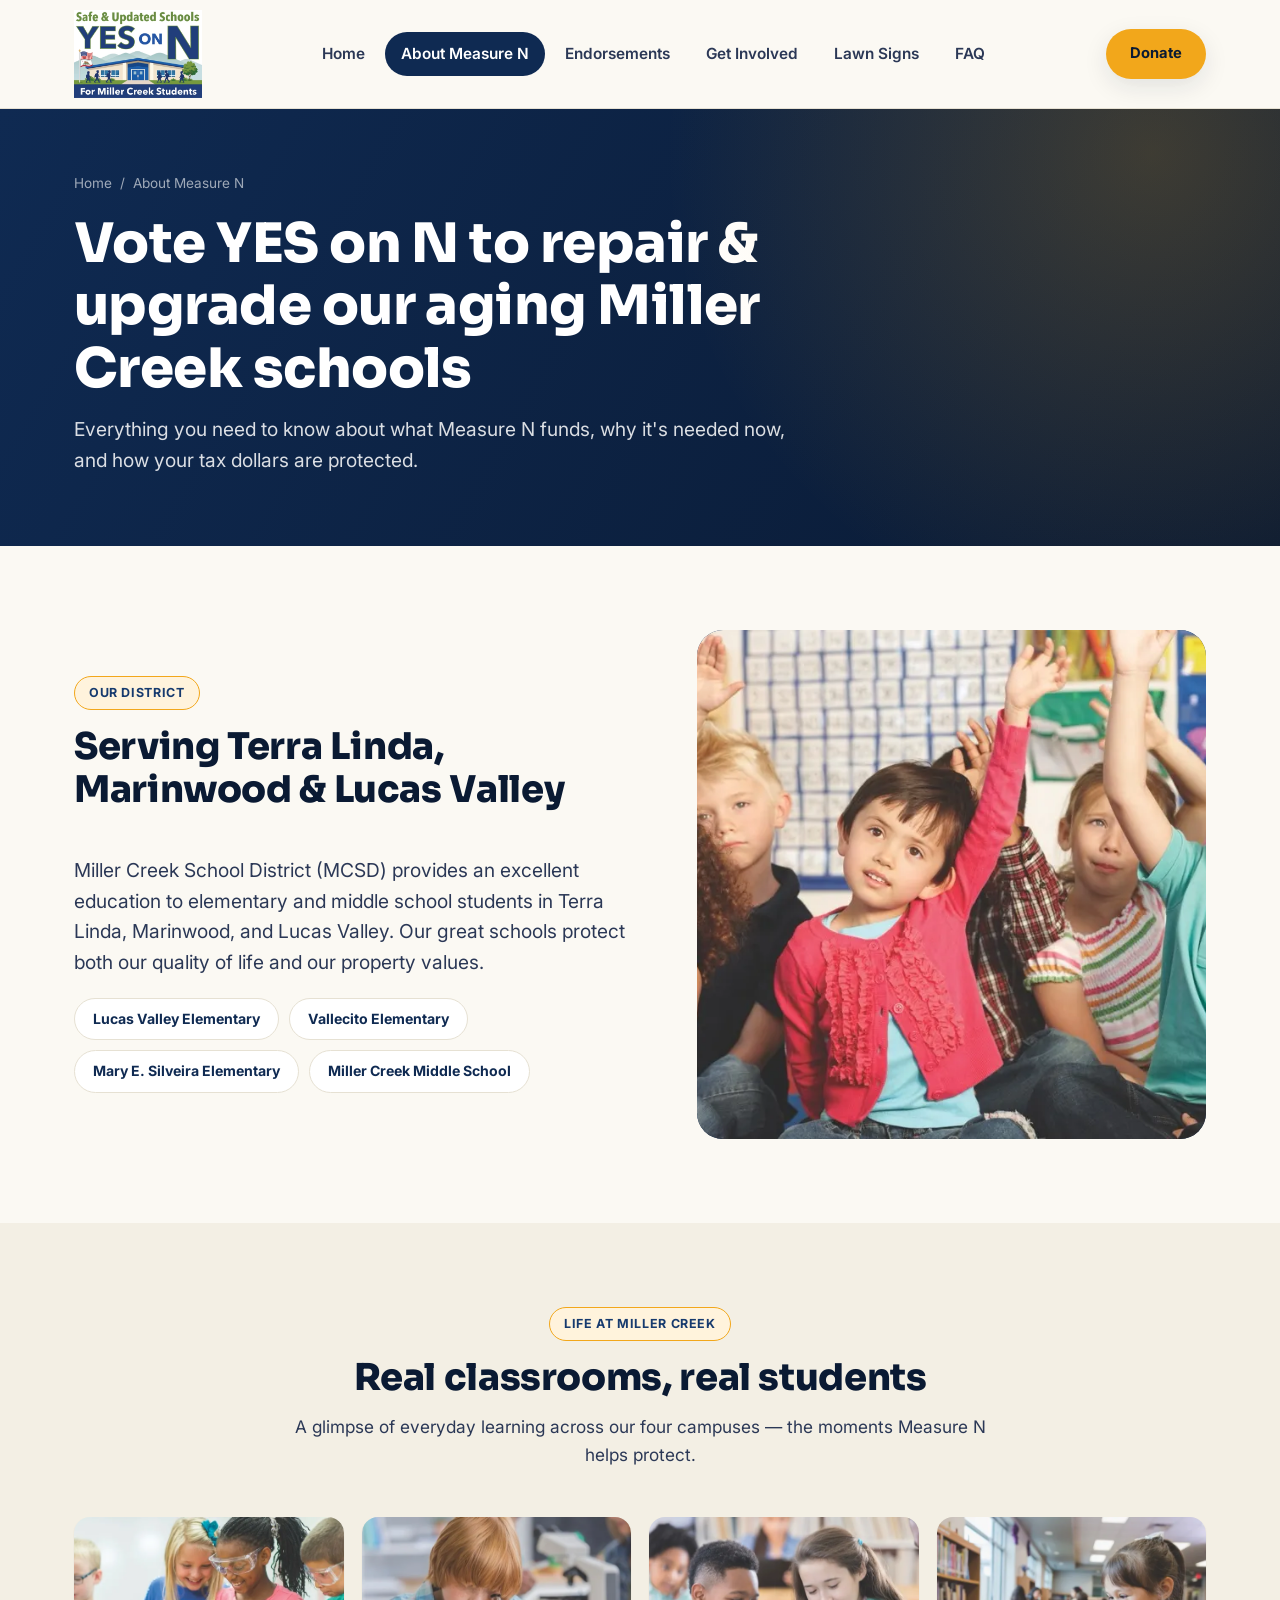
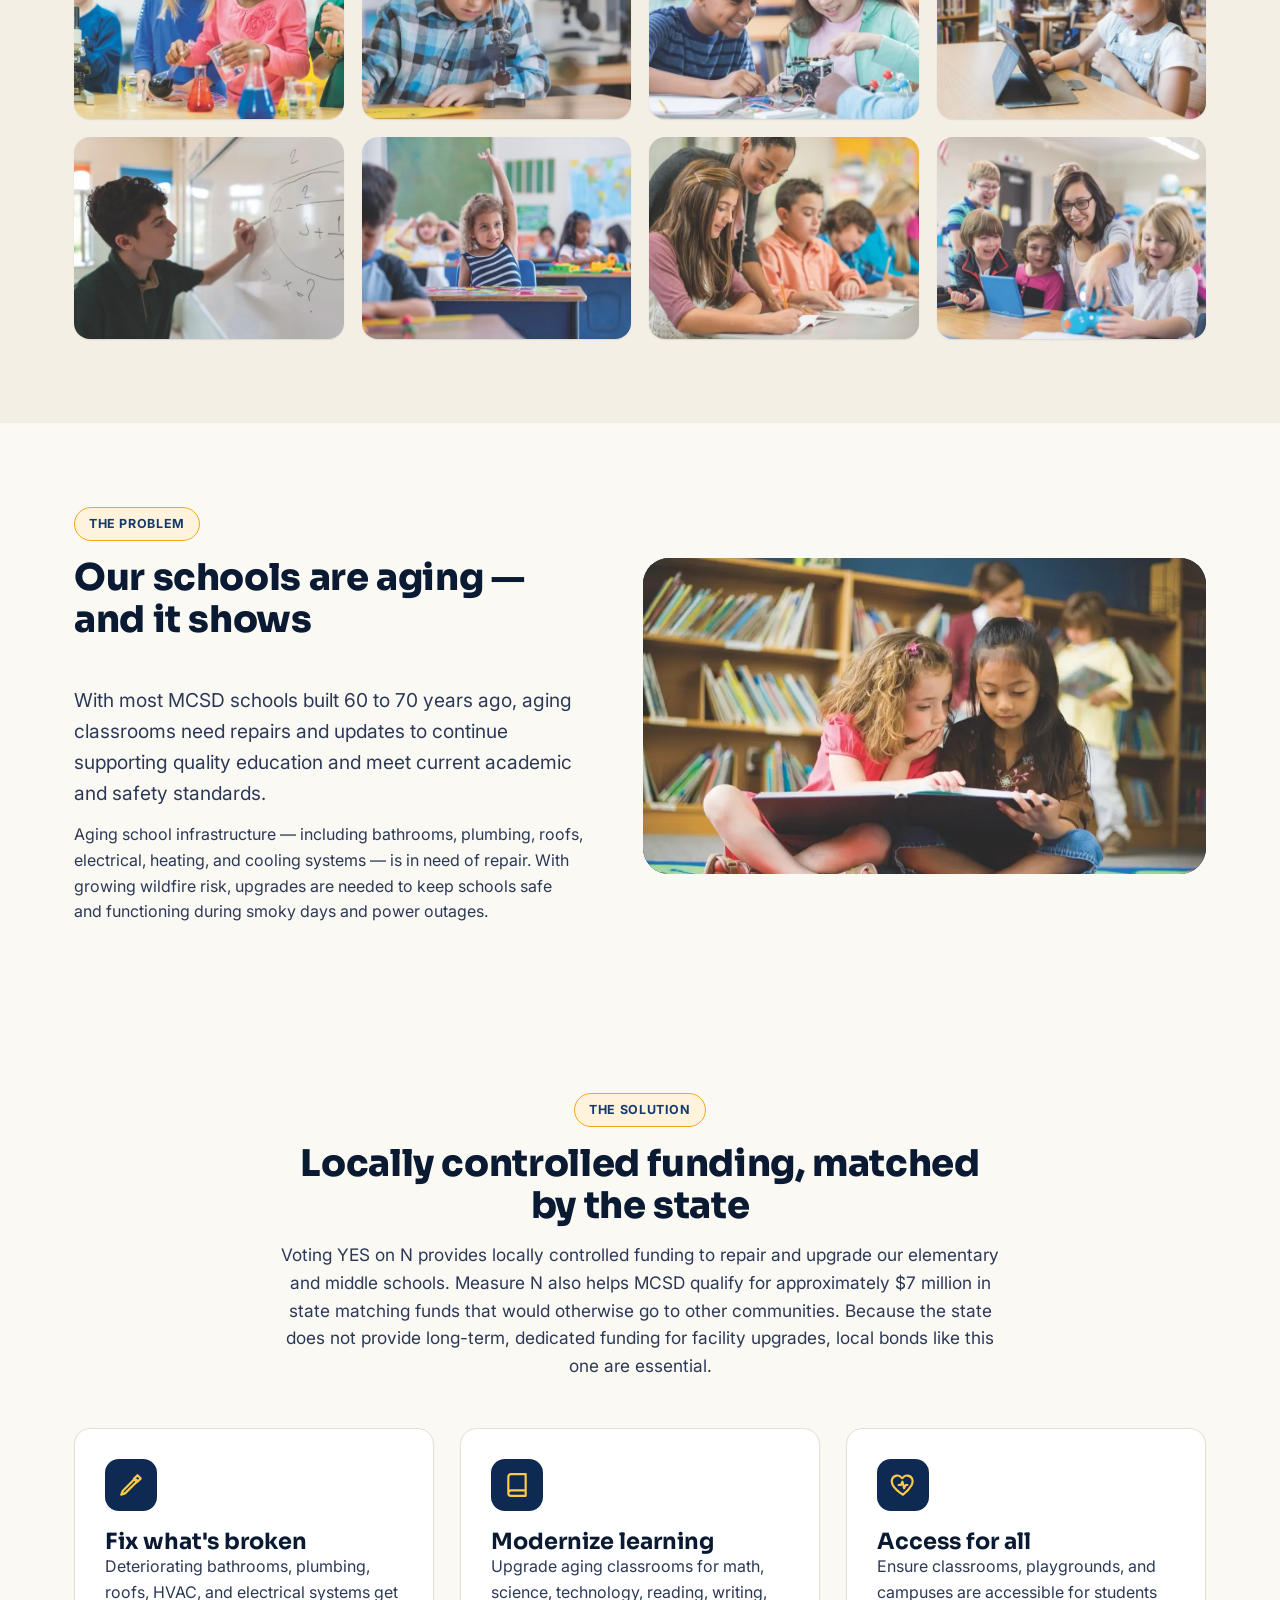
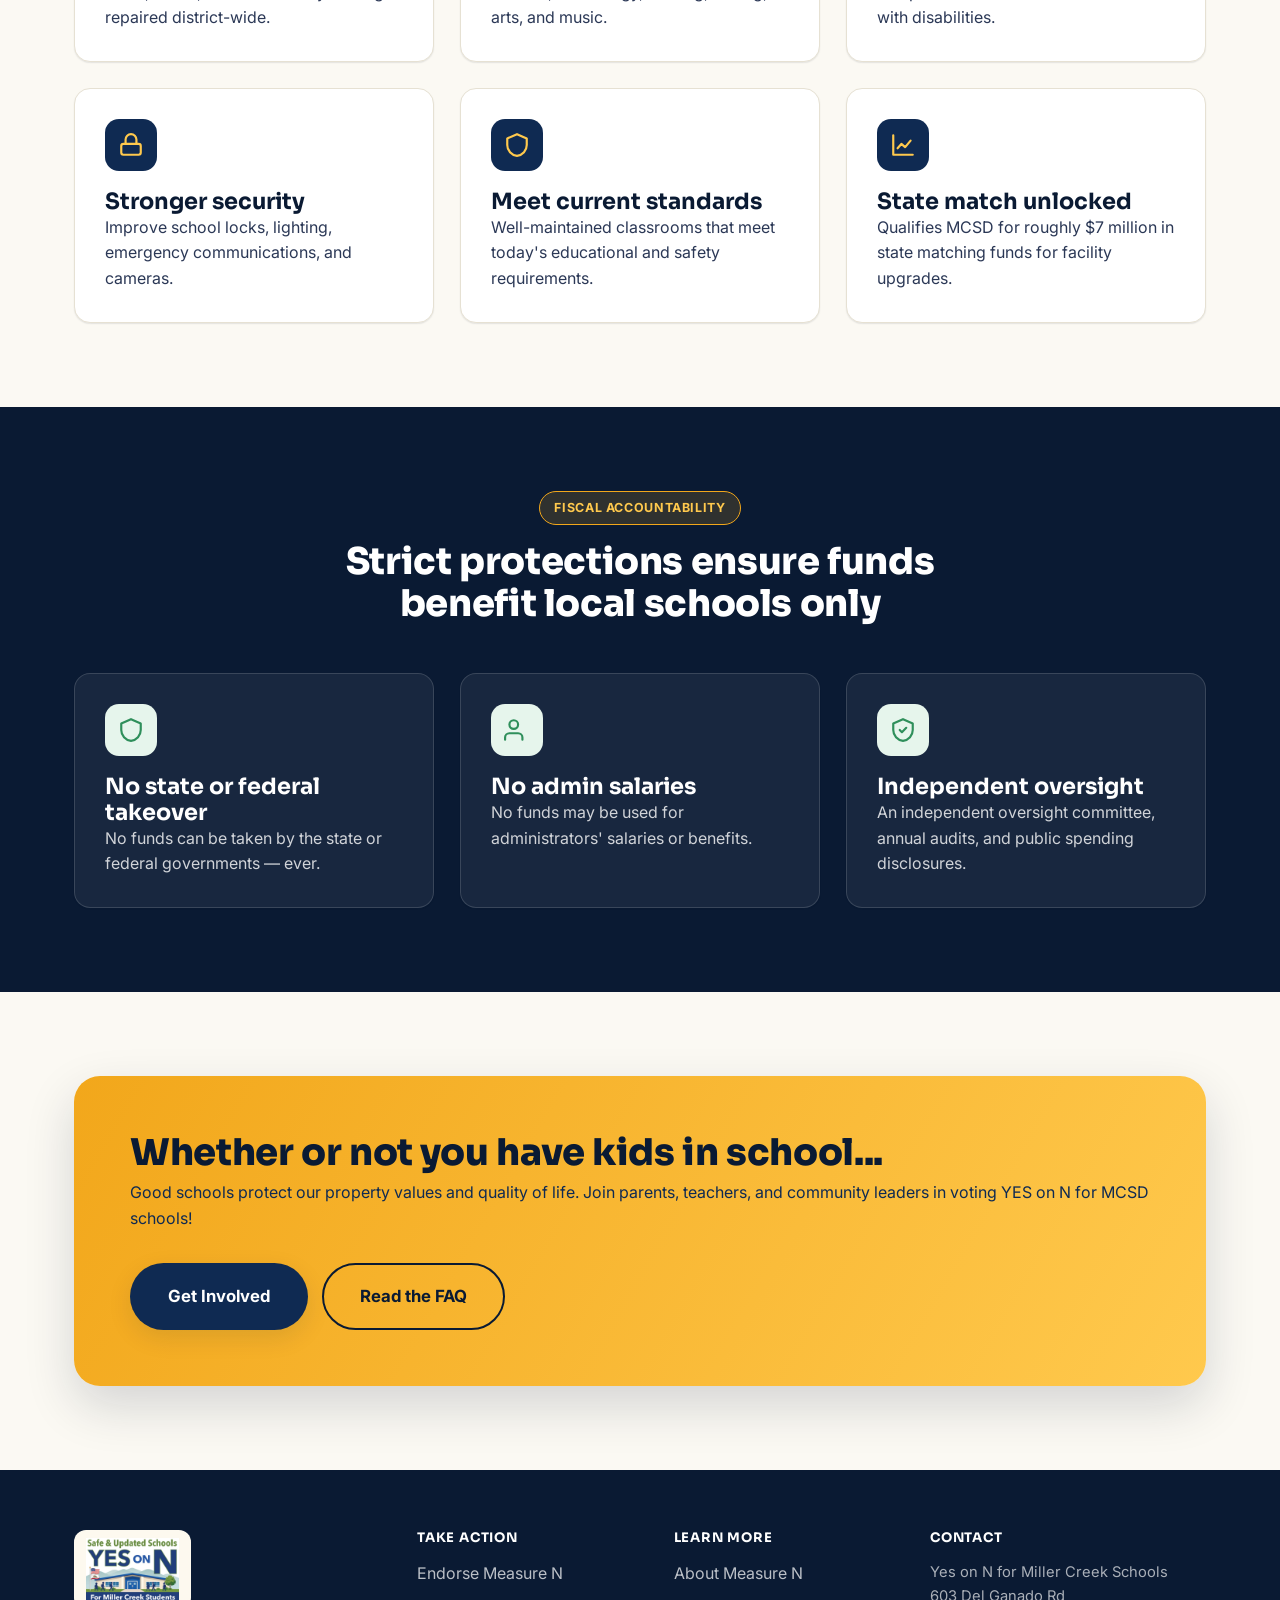
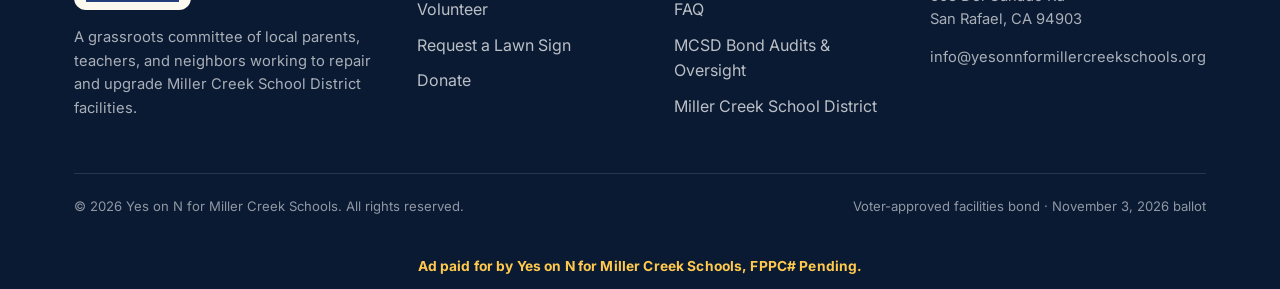
==== about.html @ e10a2954 "Initial site: Yes on N for Miller Creek Schools bond campaign Static campaign site with real photos " ====
<!doctype html>
<html lang="en">
<head>
<meta charset="UTF-8">
<meta name="viewport" content="width=device-width, initial-scale=1">
<title>About Measure N | Yes on N for Miller Creek Schools</title>
<meta name="description" content="Learn what Measure N funds, why Miller Creek School District needs it, and the strict fiscal accountability protections that keep every dollar local.">
<link rel="canonical" href="https://yesonnformillercreekschools.org/about.html">

<meta property="og:type" content="website">
<meta property="og:site_name" content="Yes on N for Miller Creek Schools">
<meta property="og:title" content="About Measure N">
<meta property="og:description" content="What Measure N funds, why it's needed, and the fiscal accountability protections that keep every dollar local to Miller Creek schools.">
<meta property="og:url" content="https://yesonnformillercreekschools.org/about.html">
<meta property="og:image" content="https://yesonnformillercreekschools.org/assets/img/og-image.png">
<meta name="twitter:card" content="summary_large_image">

<link rel="icon" type="image/svg+xml" href="assets/img/favicon.svg">
<link rel="icon" type="image/png" sizes="32x32" href="assets/img/favicon-32.png">
<link rel="apple-touch-icon" href="assets/img/apple-touch-icon.png">
<meta name="theme-color" content="#0f2a52">
<link rel="preconnect" href="https://fonts.googleapis.com">
<link rel="preconnect" href="https://fonts.gstatic.com" crossorigin>
<link href="https://fonts.googleapis.com/css2?family=Inter:wght@400;500;600;700&family=Sora:wght@600;700;800&display=swap" rel="stylesheet">
<link rel="stylesheet" href="assets/css/style.css">
</head>
<body>
<a class="skip-link" href="#main">Skip to main content</a>

<header class="site-header">
  <div class="container">
    <a href="index.html" class="brand" aria-label="Yes on N for Miller Creek Schools — Home">
      <picture>
        <source srcset="assets/img/logo.webp" type="image/webp">
        <img src="assets/img/logo.png" alt="Yes on N for Miller Creek Schools" class="logo-mark" width="480" height="332">
      </picture>
    </a>
    <nav class="main-nav" aria-label="Primary">
      <a href="index.html" data-nav-link>Home</a>
      <a href="about.html" data-nav-link aria-current="page">About Measure N</a>
      <a href="endorsements.html" data-nav-link>Endorsements</a>
      <a href="get-involved.html" data-nav-link>Get Involved</a>
      <a href="lawn-signs.html" data-nav-link>Lawn Signs</a>
      <a href="faq.html" data-nav-link>FAQ</a>
    </nav>
    <div class="header-cta">
      <a href="donate.html" class="btn btn-gold">Donate</a>
      <button class="nav-toggle" aria-label="Toggle menu" aria-expanded="false" aria-controls="mobile-nav">
        <svg class="menu-icon" width="22" height="22" viewBox="0 0 24 24" fill="none" stroke="#fff" stroke-width="2.4" stroke-linecap="round" aria-hidden="true"><path d="M3 6h18M3 12h18M3 18h18"/></svg>
        <svg class="close-icon" width="22" height="22" viewBox="0 0 24 24" fill="none" stroke="#fff" stroke-width="2.4" stroke-linecap="round" aria-hidden="true"><path d="M6 6l12 12M18 6L6 18"/></svg>
      </button>
    </div>
  </div>
</header>
<div class="mobile-nav" id="mobile-nav">
  <a href="index.html">Home</a>
  <a href="about.html">About Measure N</a>
  <a href="endorsements.html">Endorsements</a>
  <a href="get-involved.html">Get Involved</a>
  <a href="lawn-signs.html">Lawn Signs</a>
  <a href="faq.html">FAQ</a>
  <a href="donate.html" class="btn btn-gold btn-block">Donate Now</a>
</div>

<main id="main">

  <section class="page-hero">
    <div class="container">
      <div class="breadcrumb"><a href="index.html">Home</a><span>/</span><span>About Measure N</span></div>
      <h1>Vote YES on N to repair &amp; upgrade our aging Miller Creek schools</h1>
      <p class="lede">Everything you need to know about what Measure N funds, why it's needed now, and how your tax dollars are protected.</p>
    </div>
  </section>

  <section>
    <div class="container two-col">
      <div>
        <div class="section-head left">
          <span class="kicker">Our district</span>
          <h2>Serving Terra Linda, Marinwood &amp; Lucas Valley</h2>
        </div>
        <p class="lede">Miller Creek School District (MCSD) provides an excellent education to elementary and middle school students in Terra Linda, Marinwood, and Lucas Valley. Our great schools protect both our quality of life and our property values.</p>
        <div class="school-tag-list">
          <span class="school-tag">Lucas Valley Elementary</span>
          <span class="school-tag">Vallecito Elementary</span>
          <span class="school-tag">Mary E. Silveira Elementary</span>
          <span class="school-tag">Miller Creek Middle School</span>
        </div>
      </div>
      <div class="two-col-media">
        <div class="photo-frame square has-photo">
          <img src="assets/img/photos/about-district.webp" alt="Miller Creek students with hands raised during class" width="900" height="900" loading="lazy">
        </div>
      </div>
    </div>
  </section>

  <section class="section-alt">
    <div class="container">
      <div class="section-head">
        <span class="kicker">Life at Miller Creek</span>
        <h2>Real classrooms, real students</h2>
        <p>A glimpse of everyday learning across our four campuses — the moments Measure N helps protect.</p>
      </div>
      <div class="photo-gallery">
        <figure>
          <img src="assets/img/photos/gallery-science.webp" alt="Students in safety goggles doing a science experiment" width="700" height="525" loading="lazy">
        </figure>
        <figure>
          <img src="assets/img/photos/gallery-microscope.webp" alt="A student examining a slide through a microscope" width="700" height="525" loading="lazy">
        </figure>
        <figure>
          <img src="assets/img/photos/gallery-robotics.webp" alt="Two students building a robotics kit together" width="700" height="525" loading="lazy">
        </figure>
        <figure>
          <img src="assets/img/photos/gallery-tablet.webp" alt="A student using a tablet in the school library" width="700" height="525" loading="lazy">
        </figure>
        <figure>
          <img src="assets/img/photos/gallery-whiteboard.webp" alt="A student working through a math problem at the whiteboard" width="700" height="525" loading="lazy">
        </figure>
        <figure>
          <img src="assets/img/photos/gallery-handraise.webp" alt="A student raising her hand enthusiastically in class" width="700" height="525" loading="lazy">
        </figure>
        <figure>
          <img src="assets/img/photos/gallery-teacher-row.webp" alt="A teacher helping a row of students with their writing" width="700" height="525" loading="lazy">
        </figure>
        <figure>
          <img src="assets/img/photos/gallery-robot-group.webp" alt="A teacher and small group of students exploring a robotics toy" width="700" height="525" loading="lazy">
        </figure>
      </div>
    </div>
  </section>

  <section>
    <div class="container two-col reverse">
      <div class="two-col-media">
        <div class="photo-frame wide has-photo">
          <img src="assets/img/photos/about-library.webp" alt="Two Miller Creek students reading together in the school library" width="900" height="600" loading="lazy">
        </div>
      </div>
      <div>
        <div class="section-head left">
          <span class="kicker">The problem</span>
          <h2>Our schools are aging — and it shows</h2>
        </div>
        <p class="lede">With most MCSD schools built 60 to 70 years ago, aging classrooms need repairs and updates to continue supporting quality education and meet current academic and safety standards.</p>
        <p>Aging school infrastructure — including bathrooms, plumbing, roofs, electrical, heating, and cooling systems — is in need of repair. With growing wildfire risk, upgrades are needed to keep schools safe and functioning during smoky days and power outages.</p>
      </div>
    </div>
  </section>

  <section>
    <div class="container">
      <div class="section-head">
        <span class="kicker">The solution</span>
        <h2>Locally controlled funding, matched by the state</h2>
        <p>Voting YES on N provides locally controlled funding to repair and upgrade our elementary and middle schools. Measure N also helps MCSD qualify for approximately $7 million in state matching funds that would otherwise go to other communities. Because the state does not provide long-term, dedicated funding for facility upgrades, local bonds like this one are essential.</p>
      </div>
      <div class="grid grid-3">
        <div class="card">
          <div class="icon-badge"><svg viewBox="0 0 24 24" fill="none" stroke="currentColor" stroke-width="2" stroke-linecap="round" stroke-linejoin="round" aria-hidden="true"><path d="m14.7 6.3 3 3L21 6l-3-3ZM3 21l3.75-1.5L18 8.25l-2.25-2.25L4.5 17.25Z"/></svg></div>
          <h3>Fix what's broken</h3>
          <p>Deteriorating bathrooms, plumbing, roofs, HVAC, and electrical systems get repaired district-wide.</p>
        </div>
        <div class="card">
          <div class="icon-badge"><svg viewBox="0 0 24 24" fill="none" stroke="currentColor" stroke-width="2" stroke-linecap="round" stroke-linejoin="round" aria-hidden="true"><path d="M4 19.5A2.5 2.5 0 0 1 6.5 17H20M4 4.5A2.5 2.5 0 0 1 6.5 2H20v20H6.5A2.5 2.5 0 0 1 4 19.5v-15Z"/></svg></div>
          <h3>Modernize learning</h3>
          <p>Upgrade aging classrooms for math, science, technology, reading, writing, arts, and music.</p>
        </div>
        <div class="card">
          <div class="icon-badge"><svg viewBox="0 0 24 24" fill="none" stroke="currentColor" stroke-width="2" stroke-linecap="round" stroke-linejoin="round" aria-hidden="true"><path d="M12 21s-7-4.5-9.5-9C.6 8 2 4 6 3.3c2-.35 3.7.5 4.7 2 .3.45.8.45 1.1 0 1-1.5 2.7-2.35 4.7-2C20.5 4 21.9 8 20 12c-2.5 4.5-8 9-8 9Z"/><path d="M8 12h2l1.5-3L13 15l1.5-3H16"/></svg></div>
          <h3>Access for all</h3>
          <p>Ensure classrooms, playgrounds, and campuses are accessible for students with disabilities.</p>
        </div>
        <div class="card">
          <div class="icon-badge"><svg viewBox="0 0 24 24" fill="none" stroke="currentColor" stroke-width="2" stroke-linecap="round" stroke-linejoin="round" aria-hidden="true"><rect x="3" y="11" width="18" height="10" rx="2"/><path d="M7 11V7a5 5 0 0 1 10 0v4"/></svg></div>
          <h3>Stronger security</h3>
          <p>Improve school locks, lighting, emergency communications, and cameras.</p>
        </div>
        <div class="card">
          <div class="icon-badge"><svg viewBox="0 0 24 24" fill="none" stroke="currentColor" stroke-width="2" stroke-linecap="round" stroke-linejoin="round" aria-hidden="true"><path d="M12 2 3 6v6c0 5 3.8 9.4 9 10 5.2-.6 9-5 9-10V6l-9-4Z"/></svg></div>
          <h3>Meet current standards</h3>
          <p>Well-maintained classrooms that meet today's educational and safety requirements.</p>
        </div>
        <div class="card">
          <div class="icon-badge"><svg viewBox="0 0 24 24" fill="none" stroke="currentColor" stroke-width="2" stroke-linecap="round" stroke-linejoin="round" aria-hidden="true"><path d="M3 3v18h18"/><path d="m7 15 3.5-4 3.5 3 5-6"/></svg></div>
          <h3>State match unlocked</h3>
          <p>Qualifies MCSD for roughly $7 million in state matching funds for facility upgrades.</p>
        </div>
      </div>
    </div>
  </section>

  <section class="section-navy">
    <div class="container">
      <div class="section-head">
        <span class="kicker" style="background:rgba(242,167,27,0.16); border-color:var(--gold-500); color:var(--gold-400);">Fiscal accountability</span>
        <h2>Strict protections ensure funds benefit local schools only</h2>
      </div>
      <div class="grid grid-3">
        <div class="card" style="background:rgba(255,255,255,0.06); border-color:rgba(255,255,255,0.14);">
          <div class="icon-badge green"><svg viewBox="0 0 24 24" fill="none" stroke="currentColor" stroke-width="2" stroke-linecap="round" stroke-linejoin="round" aria-hidden="true"><path d="M12 2 3 6v6c0 5 3.8 9.4 9 10 5.2-.6 9-5 9-10V6l-9-4Z"/></svg></div>
          <h3 style="color:#fff;">No state or federal takeover</h3>
          <p>No funds can be taken by the state or federal governments — ever.</p>
        </div>
        <div class="card" style="background:rgba(255,255,255,0.06); border-color:rgba(255,255,255,0.14);">
          <div class="icon-badge green"><svg viewBox="0 0 24 24" fill="none" stroke="currentColor" stroke-width="2" stroke-linecap="round" stroke-linejoin="round" aria-hidden="true"><path d="M17 21v-2a4 4 0 0 0-4-4H5a4 4 0 0 0-4 4v2"/><circle cx="9" cy="7" r="4"/></svg></div>
          <h3 style="color:#fff;">No admin salaries</h3>
          <p>No funds may be used for administrators' salaries or benefits.</p>
        </div>
        <div class="card" style="background:rgba(255,255,255,0.06); border-color:rgba(255,255,255,0.14);">
          <div class="icon-badge green"><svg viewBox="0 0 24 24" fill="none" stroke="currentColor" stroke-width="2" stroke-linecap="round" stroke-linejoin="round" aria-hidden="true"><path d="M9 12 11 14 15 10"/><path d="M12 2 3 6v6c0 5 3.8 9.4 9 10 5.2-.6 9-5 9-10V6l-9-4Z"/></svg></div>
          <h3 style="color:#fff;">Independent oversight</h3>
          <p>An independent oversight committee, annual audits, and public spending disclosures.</p>
        </div>
      </div>
    </div>
  </section>

  <section>
    <div class="container">
      <div class="cta-band">
        <div>
          <h2>Whether or not you have kids in school...</h2>
          <p>Good schools protect our property values and quality of life. Join parents, teachers, and community leaders in voting YES on N for MCSD schools!</p>
        </div>
        <div class="cta-band-actions">
          <a href="get-involved.html" class="btn btn-navy btn-lg">Get Involved</a>
          <a href="faq.html" class="btn btn-outline btn-lg" style="border-color:var(--navy-900); color:var(--navy-900);">Read the FAQ</a>
        </div>
      </div>
    </div>
  </section>

</main>

<footer class="site-footer">
  <div class="container">
    <div class="footer-grid">
      <div class="footer-col">
        <div class="footer-brand">
          <span class="logo-badge">
            <picture>
              <source srcset="assets/img/logo.webp" type="image/webp">
              <img src="assets/img/logo.png" alt="Yes on N for Miller Creek Schools" width="240" height="166">
            </picture>
          </span>
        </div>
        <p>A grassroots committee of local parents, teachers, and neighbors working to repair and upgrade Miller Creek School District facilities.</p>
      </div>
      <div class="footer-col">
        <h4>Take Action</h4>
        <ul>
          <li><a href="endorsements.html">Endorse Measure N</a></li>
          <li><a href="get-involved.html">Volunteer</a></li>
          <li><a href="lawn-signs.html">Request a Lawn Sign</a></li>
          <li><a href="donate.html">Donate</a></li>
        </ul>
      </div>
      <div class="footer-col">
        <h4>Learn More</h4>
        <ul>
          <li><a href="about.html">About Measure N</a></li>
          <li><a href="faq.html">FAQ</a></li>
          <li><a href="https://www.millercreeksd.org/departments/business-services/budgetinfo" rel="noopener">MCSD Bond Audits &amp; Oversight</a></li>
          <li><a href="https://www.millercreeksd.org/" rel="noopener">Miller Creek School District</a></li>
        </ul>
      </div>
      <div class="footer-col">
        <h4>Contact</h4>
        <p>Yes on N for Miller Creek Schools<br>603 Del Ganado Rd<br>San Rafael, CA 94903</p>
        <p><a href="mailto:info@yesonnformillercreekschools.org">info@yesonnformillercreekschools.org</a></p>
      </div>
    </div>
    <div class="footer-bottom">
      <span>&copy; <span data-year></span> Yes on N for Miller Creek Schools. All rights reserved.</span>
      <span>Voter-approved facilities bond &middot; November 3, 2026 ballot</span>
    </div>
  </div>
  <div class="disclaimer-bar">Ad paid for by Yes on N for Miller Creek Schools, FPPC# Pending.</div>
</footer>

<script src="assets/js/main.js"></script>
</body>
</html>
---- assets/css/style.css ----
/* =========================================================
   Yes on N for Miller Creek Schools — Campaign Stylesheet
   ========================================================= */

:root {
  /* Palette */
  --navy-900: #0a1a33;
  --navy-800: #0f2a52;
  --navy-700: #163a6e;
  --navy-600: #1e4c8f;
  --gold-500: #f2a71b;
  --gold-400: #ffc94d;
  --gold-100: #fff3dc;
  --green-600: #2f8f5b;
  --green-100: #e6f5ec;
  --bg: #fbf9f3;
  --bg-alt: #f3efe4;
  --card: #ffffff;
  --ink-900: #14213d;
  --ink-700: #2b3856;
  --ink-600: #4a5578;
  --ink-400: #7c86a3;
  --border: #e6e1d3;
  --shadow-sm: 0 1px 2px rgba(10, 26, 51, 0.06), 0 1px 1px rgba(10, 26, 51, 0.04);
  --shadow-md: 0 8px 24px rgba(10, 26, 51, 0.10);
  --shadow-lg: 0 20px 50px rgba(10, 26, 51, 0.16);
  --radius-sm: 10px;
  --radius-md: 16px;
  --radius-lg: 26px;
  --radius-pill: 999px;
  --container: 1180px;
  --font-head: "Sora", "Segoe UI", system-ui, sans-serif;
  --font-body: "Inter", "Segoe UI", system-ui, sans-serif;
}

/* ---------- Reset ---------- */
*, *::before, *::after { box-sizing: border-box; }
html { scroll-behavior: smooth; }
body, h1, h2, h3, h4, p, ul, ol, figure, blockquote { margin: 0; }
ul, ol { padding: 0; list-style: none; }
img, svg { display: block; max-width: 100%; }
a { color: inherit; text-decoration: none; }
button { font: inherit; cursor: pointer; }
input, textarea, select { font: inherit; }

body {
  font-family: var(--font-body);
  color: var(--ink-900);
  background: var(--bg);
  line-height: 1.6;
  -webkit-font-smoothing: antialiased;
  min-height: 100vh;
  display: flex;
  flex-direction: column;
}
main { flex: 1; }

h1, h2, h3, h4 { font-family: var(--font-head); color: var(--navy-900); line-height: 1.15; font-weight: 700; }
h1 { font-size: clamp(2.1rem, 4.5vw, 3.4rem); font-weight: 800; letter-spacing: -0.01em; }
h2 { font-size: clamp(1.6rem, 3vw, 2.3rem); font-weight: 800; letter-spacing: -0.01em; }
h3 { font-size: clamp(1.15rem, 2vw, 1.4rem); }
p { color: var(--ink-700); }
p + p { margin-top: 14px; }
p.lede { font-size: 1.2rem; color: var(--ink-700); }

.container {
  width: 100%;
  max-width: var(--container);
  margin: 0 auto;
  padding: 0 24px;
}

.visually-hidden {
  position: absolute !important;
  width: 1px; height: 1px;
  padding: 0; margin: -1px;
  overflow: hidden;
  clip: rect(0,0,0,0);
  white-space: nowrap; border: 0;
}

.skip-link {
  position: absolute;
  left: 12px; top: -60px;
  background: var(--gold-500);
  color: var(--navy-900);
  padding: 10px 18px;
  border-radius: var(--radius-sm);
  font-weight: 700;
  z-index: 999;
  transition: top .2s ease;
}
.skip-link:focus { top: 12px; }

:focus-visible {
  outline: 3px solid var(--gold-500);
  outline-offset: 3px;
}

/* ---------- Buttons ---------- */
.btn {
  display: inline-flex;
  align-items: center;
  justify-content: center;
  gap: 10px;
  padding: 15px 30px;
  border-radius: var(--radius-pill);
  font-weight: 700;
  font-size: 1rem;
  border: 2px solid transparent;
  transition: transform .15s ease, box-shadow .15s ease, background .15s ease, color .15s ease;
  white-space: nowrap;
}
.btn:hover { transform: translateY(-2px); }
.btn:active { transform: translateY(0); }

.btn-gold {
  background: var(--gold-500);
  color: var(--navy-900);
  box-shadow: var(--shadow-md);
}
.btn-gold:hover { background: var(--gold-400); box-shadow: var(--shadow-lg); }

.btn-outline {
  background: transparent;
  border-color: rgba(255,255,255,0.65);
  color: #fff;
}
.btn-outline:hover { background: rgba(255,255,255,0.12); border-color: #fff; }

.btn-navy {
  background: var(--navy-800);
  color: #fff;
  box-shadow: var(--shadow-md);
}
.btn-navy:hover { background: var(--navy-700); }

.btn-block { width: 100%; }
.btn-lg { padding: 18px 36px; font-size: 1.05rem; }

/* ---------- Header ---------- */
.site-header {
  position: sticky;
  top: 0;
  z-index: 100;
  background: rgba(251, 249, 243, 0.92);
  backdrop-filter: saturate(180%) blur(10px);
  border-bottom: 1px solid var(--border);
}
.site-header .container {
  display: flex;
  align-items: center;
  justify-content: space-between;
  height: 108px;
}

.brand { display: flex; align-items: center; gap: 12px; }
.brand-mark {
  width: 46px; height: 46px;
  border-radius: 50%;
  background: var(--navy-800);
  display: flex; align-items: center; justify-content: center;
  flex-shrink: 0;
  box-shadow: var(--shadow-sm);
}
.brand-mark svg { width: 26px; height: 26px; }
.brand-text { display: flex; flex-direction: column; line-height: 1.15; }
.brand-text .brand-vote { font-family: var(--font-head); font-weight: 800; font-size: 1.02rem; color: var(--navy-900); }
.brand-text .brand-sub { font-size: 0.72rem; font-weight: 600; letter-spacing: 0.03em; color: var(--ink-600); text-transform: uppercase; }

.main-nav { display: flex; align-items: center; gap: 4px; }
.main-nav a {
  padding: 10px 16px;
  border-radius: var(--radius-pill);
  font-weight: 600;
  font-size: 0.96rem;
  color: var(--ink-700);
  transition: background .15s ease, color .15s ease;
}
.main-nav a:hover, .main-nav a[aria-current="page"] {
  background: var(--navy-800);
  color: #fff;
}
.header-cta { display: flex; align-items: center; gap: 10px; }
.header-cta .btn { padding: 11px 22px; font-size: 0.92rem; }

.nav-toggle {
  display: none;
  background: var(--navy-800);
  border: none;
  border-radius: 10px;
  width: 46px; height: 46px;
  align-items: center;
  justify-content: center;
}
.nav-toggle svg { width: 22px; height: 22px; }
.nav-toggle svg.close-icon { display: none; }

body.nav-open .nav-toggle svg.menu-icon { display: none; }
body.nav-open .nav-toggle svg.close-icon { display: block; }

.mobile-nav { display: none; }

/* ---------- Hero ---------- */
.hero {
  position: relative;
  background: radial-gradient(120% 140% at 15% 0%, var(--navy-700) 0%, var(--navy-800) 45%, var(--navy-900) 100%);
  color: #fff;
  overflow: hidden;
  padding: 76px 0 96px;
}
.hero::before {
  content: "";
  position: absolute; inset: 0;
  background-image:
    radial-gradient(circle at 88% 18%, rgba(242,167,27,0.25) 0, transparent 40%),
    radial-gradient(circle at 8% 90%, rgba(255,255,255,0.08) 0, transparent 45%);
  pointer-events: none;
}
.hero .container {
  position: relative;
  display: grid;
  grid-template-columns: 1.1fr 0.9fr;
  gap: 56px;
  align-items: center;
}
.eyebrow {
  display: inline-flex;
  align-items: center;
  gap: 8px;
  background: rgba(242,167,27,0.16);
  border: 1px solid rgba(242,167,27,0.4);
  color: var(--gold-400);
  padding: 8px 16px;
  border-radius: var(--radius-pill);
  font-weight: 700;
  font-size: 0.82rem;
  letter-spacing: 0.04em;
  text-transform: uppercase;
  margin-bottom: 22px;
}
.hero h1 { color: #fff; margin-bottom: 20px; }
.hero h1 .accent { color: var(--gold-400); }
.hero p.lede { color: rgba(255,255,255,0.86); max-width: 54ch; margin-bottom: 30px; }
.hero-actions { display: flex; flex-wrap: wrap; gap: 14px; margin-bottom: 34px; }

.hero-stats { display: flex; gap: 28px; flex-wrap: wrap; }
.hero-stats .stat strong { display: block; font-family: var(--font-head); font-size: 1.7rem; color: var(--gold-400); font-weight: 800; }
.hero-stats .stat span { font-size: 0.85rem; color: rgba(255,255,255,0.75); }

.hero-media {
  position: relative;
  border-radius: var(--radius-lg);
  overflow: hidden;
  box-shadow: var(--shadow-lg);
  border: 1px solid rgba(255,255,255,0.14);
}

/* ---------- Photo placeholder blocks ---------- */
.photo-frame {
  position: relative;
  border-radius: var(--radius-lg);
  overflow: hidden;
  aspect-ratio: 4 / 3;
  background: linear-gradient(135deg, var(--navy-700), var(--navy-600));
  display: flex;
  align-items: center;
  justify-content: center;
  color: rgba(255,255,255,0.9);
  isolation: isolate;
}
.photo-frame.light { background: linear-gradient(135deg, #eef1fb, #fdf3e2); color: var(--navy-700); }
.photo-frame::after {
  content: "";
  position: absolute; inset: 0;
  background-image: radial-gradient(circle at 20% 20%, rgba(255,255,255,0.14) 0, transparent 35%);
  z-index: 0;
}
.photo-frame .ph-inner {
  position: relative;
  z-index: 1;
  text-align: center;
  padding: 28px;
}
.photo-frame .ph-inner svg { width: 46px; height: 46px; margin: 0 auto 14px; opacity: 0.9; }
.photo-frame .ph-label {
  font-family: var(--font-head);
  font-weight: 700;
  font-size: 0.95rem;
  margin-bottom: 6px;
}
.photo-frame .ph-note {
  font-size: 0.78rem;
  opacity: 0.75;
  max-width: 30ch;
  margin: 0 auto;
}
.photo-frame.square { aspect-ratio: 1 / 1; }
.photo-frame.wide { aspect-ratio: 16 / 9; }
.photo-frame.tall { aspect-ratio: 3 / 4; }

.photo-frame.has-photo { background: var(--navy-800); }
.photo-frame.contain { background: linear-gradient(135deg, #eef1fb, #fdf3e2); }
.photo-frame.contain img { object-fit: contain; padding: 36px; }
.photo-frame img {
  position: absolute;
  inset: 0;
  width: 100%;
  height: 100%;
  object-fit: cover;
  z-index: 0;
}
.photo-frame.has-photo::after { display: none; }
.photo-frame .photo-caption {
  position: absolute;
  left: 0; right: 0; bottom: 0;
  z-index: 1;
  padding: 26px 22px 18px;
  background: linear-gradient(0deg, rgba(10,26,51,0.82) 0%, rgba(10,26,51,0.35) 60%, transparent 100%);
  color: #fff;
  font-family: var(--font-head);
  font-weight: 700;
  font-size: 0.9rem;
  text-align: left;
}

/* ---------- Photo gallery ---------- */
.photo-gallery {
  display: grid;
  grid-template-columns: repeat(4, 1fr);
  gap: 18px;
}
.photo-gallery figure {
  position: relative;
  margin: 0;
  border-radius: var(--radius-md);
  overflow: hidden;
  aspect-ratio: 4 / 3;
  box-shadow: var(--shadow-sm);
}
.photo-gallery img {
  width: 100%;
  height: 100%;
  object-fit: cover;
  display: block;
  transition: transform .35s ease;
}
.photo-gallery figure:hover img { transform: scale(1.06); }
.photo-gallery figure:nth-child(3n+1) { grid-row: span 1; }
.photo-gallery .g-tall { grid-row: span 2; aspect-ratio: auto; }

/* ---------- Brand logo ---------- */
.brand img.logo-mark { height: 88px; width: auto; display: block; }
.footer-brand .logo-badge {
  background: #fdf9ef;
  border-radius: 12px;
  padding: 8px 12px;
  display: inline-flex;
  align-items: center;
}
.footer-brand .logo-badge img { height: 64px; width: auto; display: block; }

/* ---------- Sections ---------- */
section { padding: 84px 0; }
.section-alt { background: var(--bg-alt); }
.section-navy { background: var(--navy-900); color: #fff; }
.section-navy h2 { color: #fff; }
.section-navy p { color: rgba(255,255,255,0.8); }

.section-head { max-width: 720px; margin: 0 auto 48px; text-align: center; }
.section-head.left { margin: 0 0 44px; text-align: left; }
.section-head .kicker {
  display: inline-block;
  color: var(--navy-700);
  background: var(--gold-100);
  border: 1px solid var(--gold-500);
  font-weight: 700;
  font-size: 0.78rem;
  letter-spacing: 0.05em;
  text-transform: uppercase;
  padding: 6px 14px;
  border-radius: var(--radius-pill);
  margin-bottom: 16px;
}
.section-head p { font-size: 1.08rem; margin-top: 14px; }

/* ---------- Grids & Cards ---------- */
.grid { display: grid; gap: 26px; }
.grid-2 { grid-template-columns: repeat(2, 1fr); }
.grid-3 { grid-template-columns: repeat(3, 1fr); }
.grid-4 { grid-template-columns: repeat(4, 1fr); }

.card {
  background: var(--card);
  border: 1px solid var(--border);
  border-radius: var(--radius-md);
  padding: 30px;
  box-shadow: var(--shadow-sm);
  transition: box-shadow .2s ease, transform .2s ease;
}
.card:hover { box-shadow: var(--shadow-md); transform: translateY(-3px); }

.icon-badge {
  width: 52px; height: 52px;
  border-radius: 14px;
  background: var(--navy-800);
  display: flex; align-items: center; justify-content: center;
  margin-bottom: 18px;
}
.icon-badge svg { width: 26px; height: 26px; color: var(--gold-400); }
.icon-badge.gold { background: var(--gold-100); }
.icon-badge.gold svg { color: var(--navy-800); }
.icon-badge.green { background: var(--green-100); }
.icon-badge.green svg { color: var(--green-600); }

.check-list li {
  display: flex;
  gap: 14px;
  align-items: flex-start;
  padding: 14px 0;
  border-bottom: 1px solid var(--border);
}
.check-list li:last-child { border-bottom: none; }
.check-list .tick {
  flex-shrink: 0;
  width: 28px; height: 28px;
  border-radius: 50%;
  background: var(--green-100);
  color: var(--green-600);
  display: flex; align-items: center; justify-content: center;
  margin-top: 2px;
}
.check-list .tick svg { width: 16px; height: 16px; }

.pill-list li {
  display: flex;
  gap: 12px;
  align-items: center;
  padding: 12px 0;
}
.pill-list .num {
  flex-shrink: 0;
  width: 30px; height: 30px;
  border-radius: 50%;
  background: var(--navy-800);
  color: var(--gold-400);
  font-weight: 800;
  font-family: var(--font-head);
  font-size: 0.85rem;
  display: flex; align-items: center; justify-content: center;
}

/* ---------- Stat band ---------- */
.stat-band {
  background: var(--navy-800);
  color: #fff;
  border-radius: var(--radius-lg);
  padding: 44px;
  display: grid;
  grid-template-columns: repeat(4, 1fr);
  gap: 24px;
  box-shadow: var(--shadow-lg);
}
.stat-band .stat strong {
  display: block;
  font-family: var(--font-head);
  font-size: 2.1rem;
  font-weight: 800;
  color: var(--gold-400);
}
.stat-band .stat span { font-size: 0.88rem; color: rgba(255,255,255,0.78); }

/* ---------- CTA band ---------- */
.cta-band {
  background: linear-gradient(120deg, var(--gold-500), var(--gold-400));
  border-radius: var(--radius-lg);
  padding: 56px;
  display: flex;
  align-items: center;
  justify-content: space-between;
  gap: 32px;
  flex-wrap: wrap;
  box-shadow: var(--shadow-lg);
}
.cta-band h2 { color: var(--navy-900); margin-bottom: 6px; }
.cta-band p { color: var(--navy-800); }
.cta-band-actions { display: flex; gap: 14px; flex-wrap: wrap; }

.quad-cta { display: grid; grid-template-columns: repeat(4, 1fr); gap: 20px; }
.quad-cta a {
  background: var(--card);
  border: 1px solid var(--border);
  border-radius: var(--radius-md);
  padding: 28px 20px;
  text-align: center;
  box-shadow: var(--shadow-sm);
  transition: all .2s ease;
}
.quad-cta a:hover { transform: translateY(-4px); box-shadow: var(--shadow-md); border-color: var(--gold-500); }
.quad-cta .icon-badge { margin: 0 auto 16px; }
.quad-cta strong { display: block; font-family: var(--font-head); color: var(--navy-900); font-size: 1.05rem; margin-bottom: 4px; }
.quad-cta span { font-size: 0.86rem; color: var(--ink-600); }

/* ---------- Timeline / list numbered ---------- */
.timeline { position: relative; padding-left: 34px; }
.timeline::before {
  content: "";
  position: absolute; left: 12px; top: 6px; bottom: 6px;
  width: 2px;
  background: var(--border);
}
.timeline li { position: relative; padding-bottom: 30px; }
.timeline li:last-child { padding-bottom: 0; }
.timeline li::before {
  content: "";
  position: absolute; left: -34px; top: 4px;
  width: 24px; height: 24px;
  border-radius: 50%;
  background: var(--gold-500);
  border: 4px solid var(--bg);
}
.timeline strong { display: block; font-family: var(--font-head); color: var(--navy-900); margin-bottom: 4px; }

/* ---------- FAQ Accordion ---------- */
.faq-list { display: flex; flex-direction: column; gap: 14px; max-width: 880px; margin: 0 auto; }
.faq-item {
  background: var(--card);
  border: 1px solid var(--border);
  border-radius: var(--radius-md);
  overflow: hidden;
}
.faq-question {
  width: 100%;
  display: flex;
  align-items: center;
  justify-content: space-between;
  gap: 16px;
  padding: 20px 24px;
  background: none;
  border: none;
  text-align: left;
  font-family: var(--font-head);
  font-weight: 700;
  font-size: 1.02rem;
  color: var(--navy-900);
}
.faq-question .qmark {
  flex-shrink: 0;
  width: 30px; height: 30px;
  border-radius: 50%;
  background: var(--gold-100);
  color: var(--navy-800);
  display: flex; align-items: center; justify-content: center;
  transition: transform .25s ease, background .25s ease;
}
.faq-question .qmark svg { width: 14px; height: 14px; }
.faq-item[open] .faq-question .qmark { background: var(--gold-500); transform: rotate(45deg); }
.faq-answer { padding: 0 24px 22px; color: var(--ink-700); }
.faq-answer ul { margin-top: 10px; }
.faq-answer li { padding: 6px 0 6px 22px; position: relative; }
.faq-answer li::before {
  content: "";
  position: absolute; left: 0; top: 15px;
  width: 8px; height: 8px;
  border-radius: 50%;
  background: var(--gold-500);
}
.faq-answer a { color: var(--navy-700); font-weight: 700; text-decoration: underline; text-underline-offset: 3px; }

/* ---------- Forms ---------- */
.form-card {
  background: var(--card);
  border: 1px solid var(--border);
  border-radius: var(--radius-lg);
  padding: 40px;
  box-shadow: var(--shadow-md);
}
.form-embed-note {
  display: flex;
  gap: 16px;
  align-items: flex-start;
  background: var(--gold-100);
  border: 1px solid var(--gold-500);
  border-radius: var(--radius-sm);
  padding: 18px 20px;
  margin-top: 22px;
  font-size: 0.92rem;
  color: var(--navy-800);
}

/* ---------- Disclaimer / Footer ---------- */
.disclaimer-bar {
  background: var(--navy-900);
  color: var(--gold-400);
  font-size: 0.86rem;
  font-weight: 700;
  text-align: center;
  padding: 12px 20px;
  letter-spacing: 0.01em;
}

.site-footer {
  background: var(--navy-900);
  color: rgba(255,255,255,0.72);
  padding: 60px 0 0;
}
.footer-grid {
  display: grid;
  grid-template-columns: 1.4fr 1fr 1fr 1.1fr;
  gap: 40px;
  padding-bottom: 44px;
  border-bottom: 1px solid rgba(255,255,255,0.12);
}
.footer-brand { display: flex; align-items: center; gap: 12px; margin-bottom: 16px; }
.footer-brand .brand-mark { background: var(--gold-500); }
.footer-brand .brand-mark svg { color: var(--navy-900); }
.footer-col h4 {
  color: #fff;
  font-size: 0.82rem;
  text-transform: uppercase;
  letter-spacing: 0.06em;
  margin-bottom: 16px;
}
.footer-col ul li { margin-bottom: 10px; }
.footer-col a:hover { color: var(--gold-400); }
.footer-col p { color: rgba(255,255,255,0.65); font-size: 0.92rem; }
.footer-bottom {
  padding: 22px 0 26px;
  display: flex;
  justify-content: space-between;
  align-items: center;
  flex-wrap: wrap;
  gap: 12px;
  font-size: 0.82rem;
  color: rgba(255,255,255,0.55);
}

/* ---------- Page hero (interior pages) ---------- */
.page-hero {
  background: linear-gradient(120deg, var(--navy-800), var(--navy-900));
  color: #fff;
  padding: 64px 0 70px;
  position: relative;
  overflow: hidden;
}
.page-hero::after {
  content: "";
  position: absolute; inset: 0;
  background-image: radial-gradient(circle at 90% 10%, rgba(242,167,27,0.22) 0, transparent 40%);
}
.page-hero .container { position: relative; }
.page-hero h1 { color: #fff; margin-bottom: 14px; max-width: 20ch; }
.page-hero p.lede { color: rgba(255,255,255,0.85); max-width: 60ch; }
.breadcrumb { display: flex; gap: 8px; align-items: center; font-size: 0.85rem; color: rgba(255,255,255,0.6); margin-bottom: 18px; }
.breadcrumb a:hover { color: var(--gold-400); }

/* ---------- Utility ---------- */
.text-center { text-align: center; }
.mt-0 { margin-top: 0; }
.two-col {
  display: grid;
  grid-template-columns: 1.05fr 0.95fr;
  gap: 60px;
  align-items: center;
}
.two-col.reverse { grid-template-columns: 0.95fr 1.05fr; }
.two-col.reverse .two-col-media { order: 2; }
.badge-row { display: flex; gap: 10px; flex-wrap: wrap; margin-top: 22px; }
.badge {
  display: inline-flex;
  align-items: center;
  gap: 8px;
  background: var(--bg-alt);
  border: 1px solid var(--border);
  padding: 8px 14px;
  border-radius: var(--radius-pill);
  font-size: 0.82rem;
  font-weight: 600;
  color: var(--ink-700);
}
.badge svg { width: 14px; height: 14px; color: var(--green-600); }

.school-tag-list { display: flex; flex-wrap: wrap; gap: 10px; margin-top: 20px; }
.school-tag {
  background: var(--card);
  border: 1px solid var(--border);
  border-radius: var(--radius-pill);
  padding: 9px 18px;
  font-weight: 700;
  font-size: 0.88rem;
  color: var(--navy-800);
}

/* ---------- Responsive ---------- */
@media (max-width: 980px) {
  .grid-4 { grid-template-columns: repeat(2, 1fr); }
  .grid-3 { grid-template-columns: repeat(2, 1fr); }
  .stat-band { grid-template-columns: repeat(2, 1fr); }
  .quad-cta { grid-template-columns: repeat(2, 1fr); }
  .footer-grid { grid-template-columns: 1fr 1fr; }
  .hero .container { grid-template-columns: 1fr; }
  .hero-media { max-width: 480px; }
  .two-col, .two-col.reverse { grid-template-columns: 1fr; }
  .two-col.reverse .two-col-media { order: 0; }
  .photo-gallery { grid-template-columns: repeat(3, 1fr); }
}

@media (max-width: 760px) {
  section { padding: 60px 0; }
  .main-nav, .header-cta .btn-outline-nav { display: none; }
  .nav-toggle { display: flex; }
  .header-cta .btn-gold { padding: 10px 16px; font-size: 0.85rem; }

  body.nav-open .mobile-nav { display: flex; }
  .mobile-nav {
    display: none;
    position: fixed;
    inset: 86px 0 0 0;
    background: var(--bg);
    z-index: 90;
    flex-direction: column;
    padding: 24px;
    gap: 6px;
    overflow-y: auto;
  }
  .mobile-nav a {
    padding: 16px 18px;
    border-radius: var(--radius-sm);
    font-weight: 700;
    font-size: 1.1rem;
    color: var(--navy-900);
    border-bottom: 1px solid var(--border);
  }
  .mobile-nav .btn { margin-top: 16px; }

  .grid-2, .grid-3, .grid-4 { grid-template-columns: 1fr; }
  .stat-band { grid-template-columns: 1fr 1fr; padding: 30px 24px; gap: 22px; }
  .quad-cta { grid-template-columns: 1fr 1fr; }
  .photo-gallery { grid-template-columns: repeat(2, 1fr); }
  .site-header .container { height: 86px; }
  .brand img.logo-mark { height: 64px; }
  .cta-band { padding: 36px 26px; flex-direction: column; text-align: center; }
  .cta-band-actions { justify-content: center; }
  .footer-grid { grid-template-columns: 1fr; gap: 30px; }
  .footer-bottom { flex-direction: column; text-align: center; }
  .form-card { padding: 26px; }
  hero-stats { gap: 18px; }
}

@media (max-width: 480px) {
  .quad-cta { grid-template-columns: 1fr; }
  .stat-band { grid-template-columns: 1fr; }
}
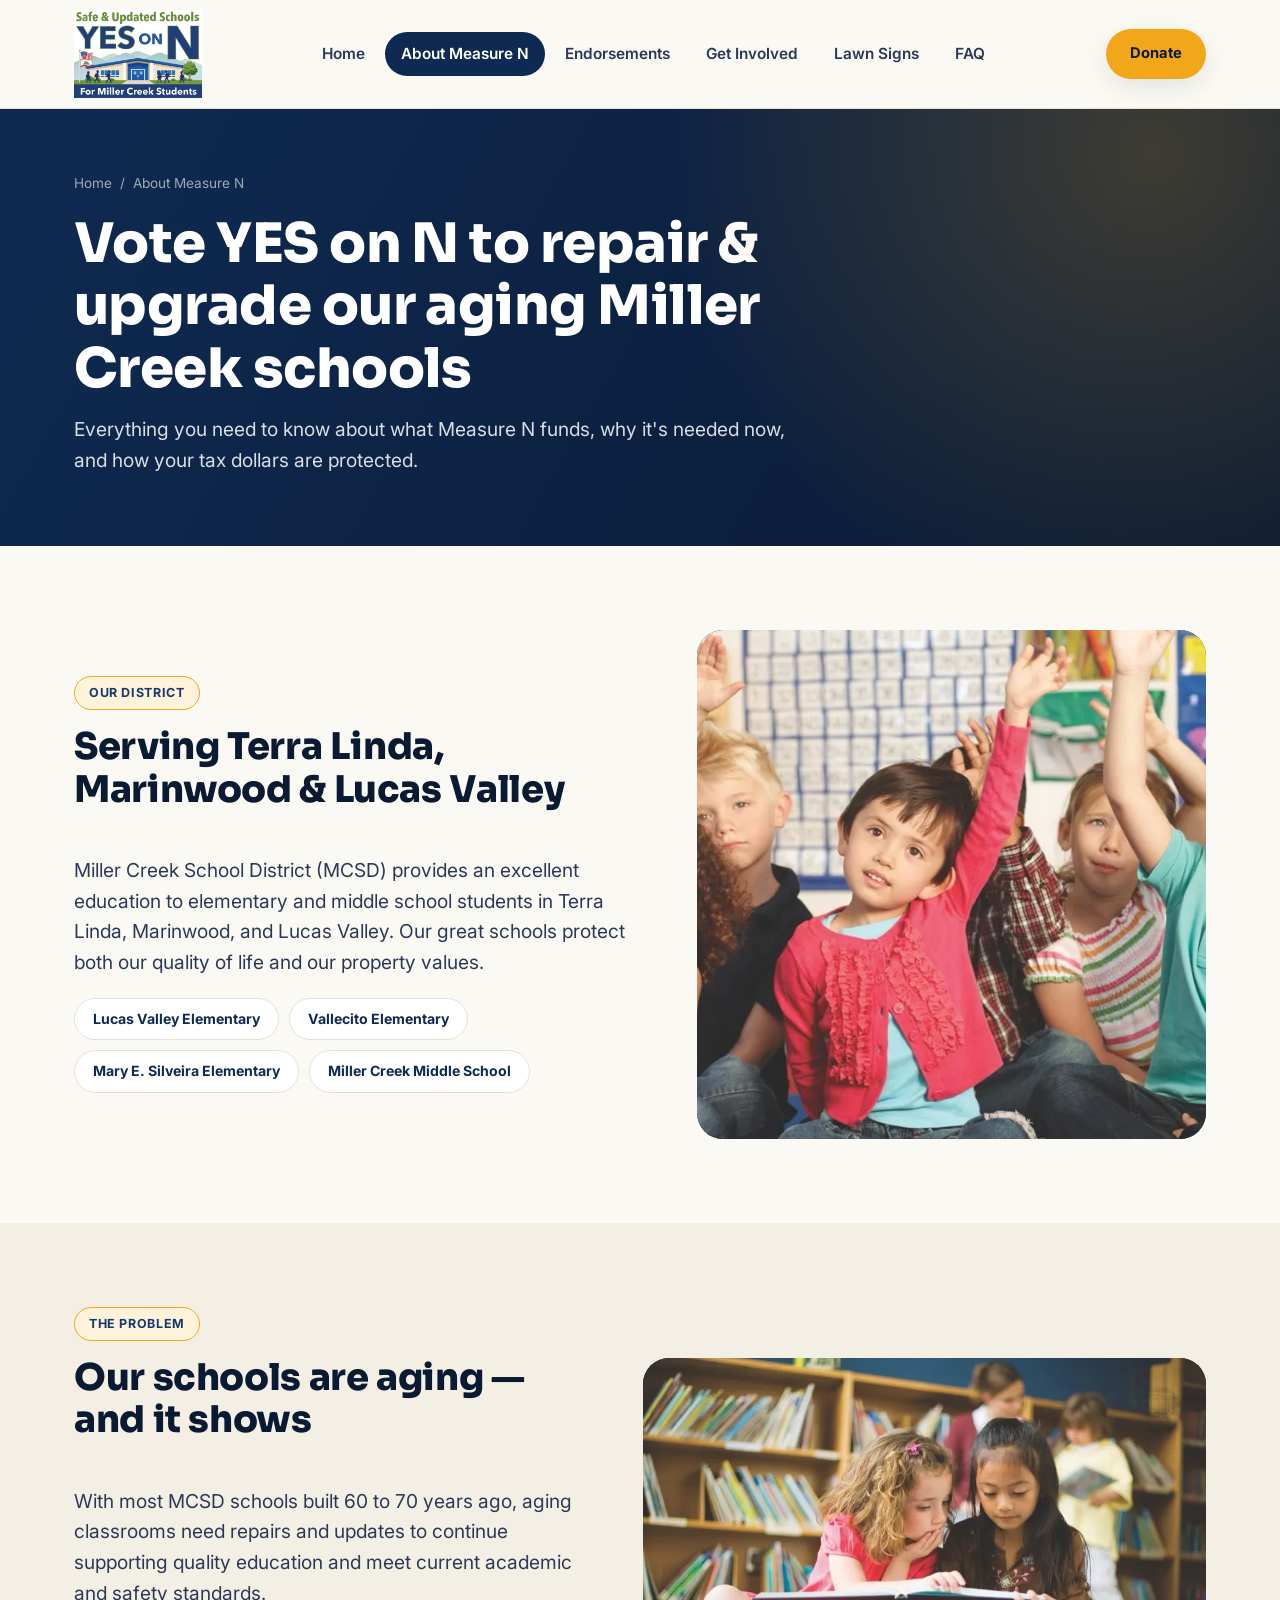
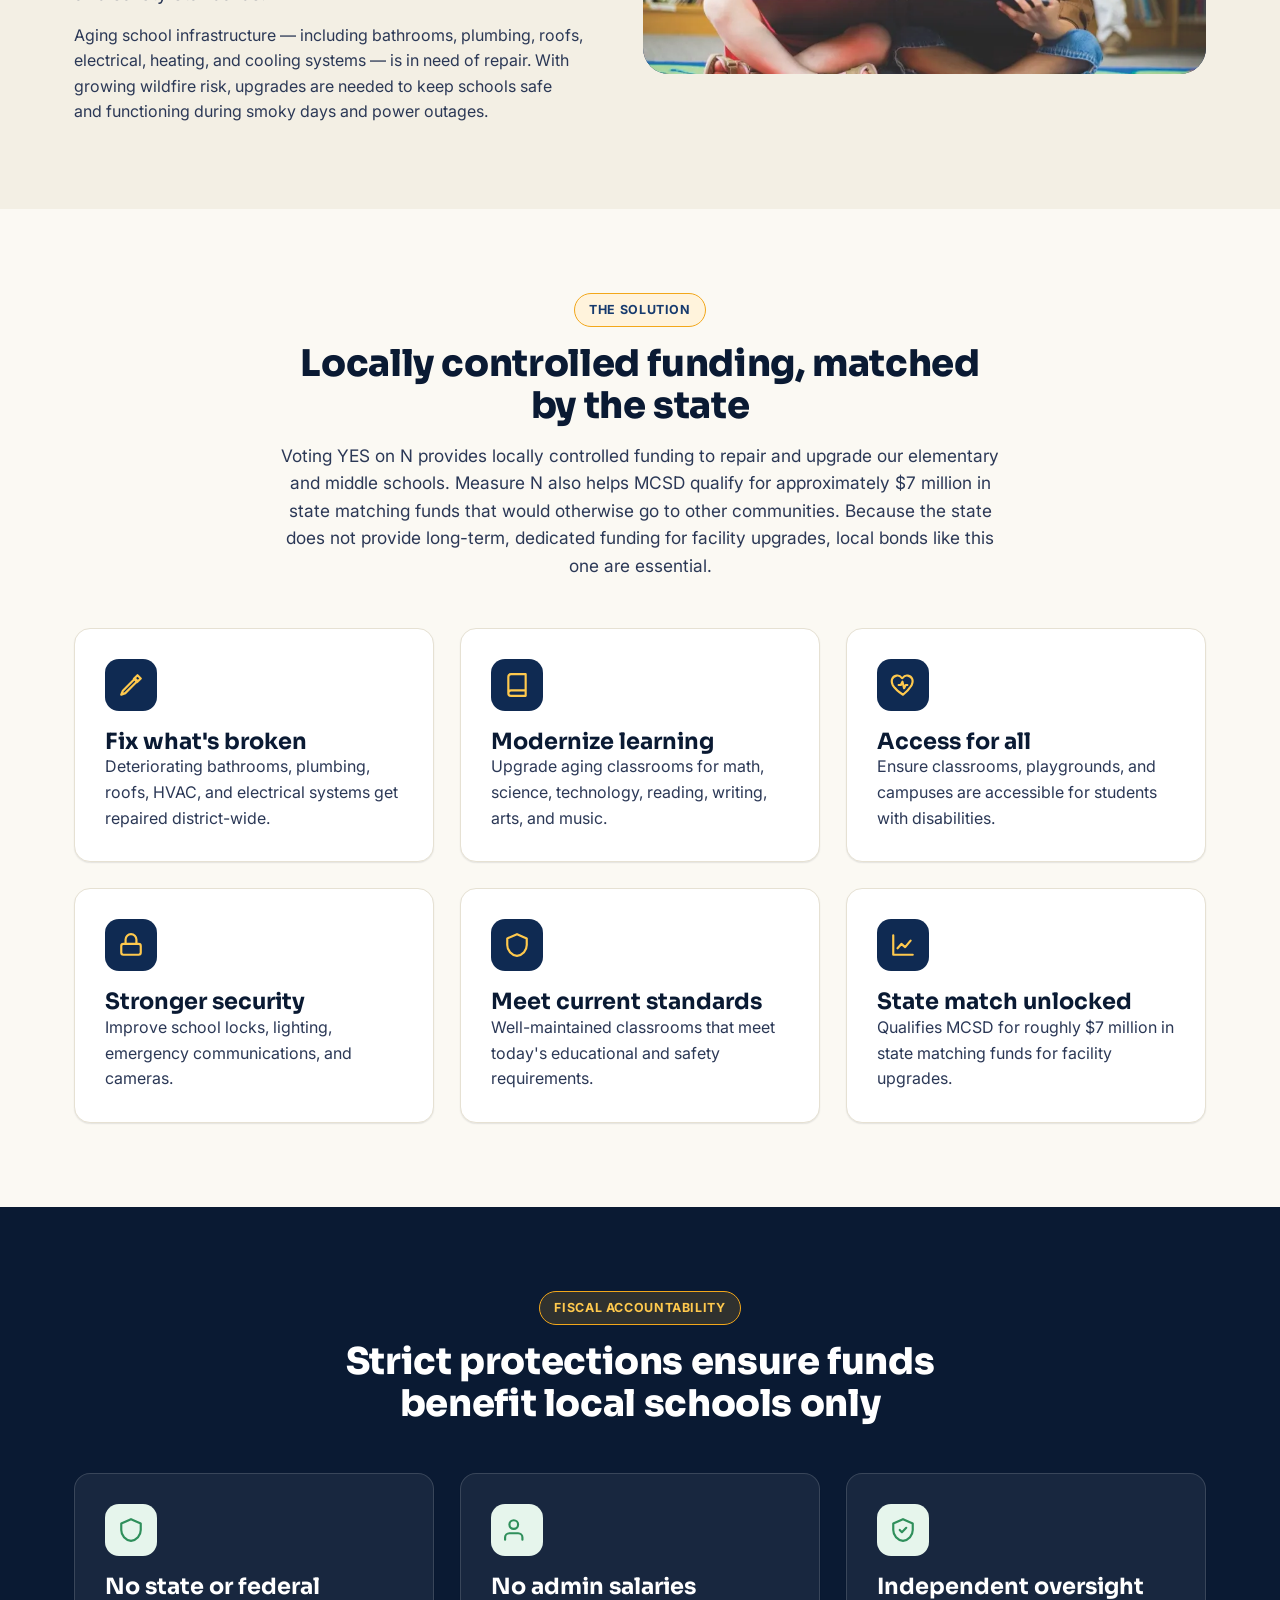
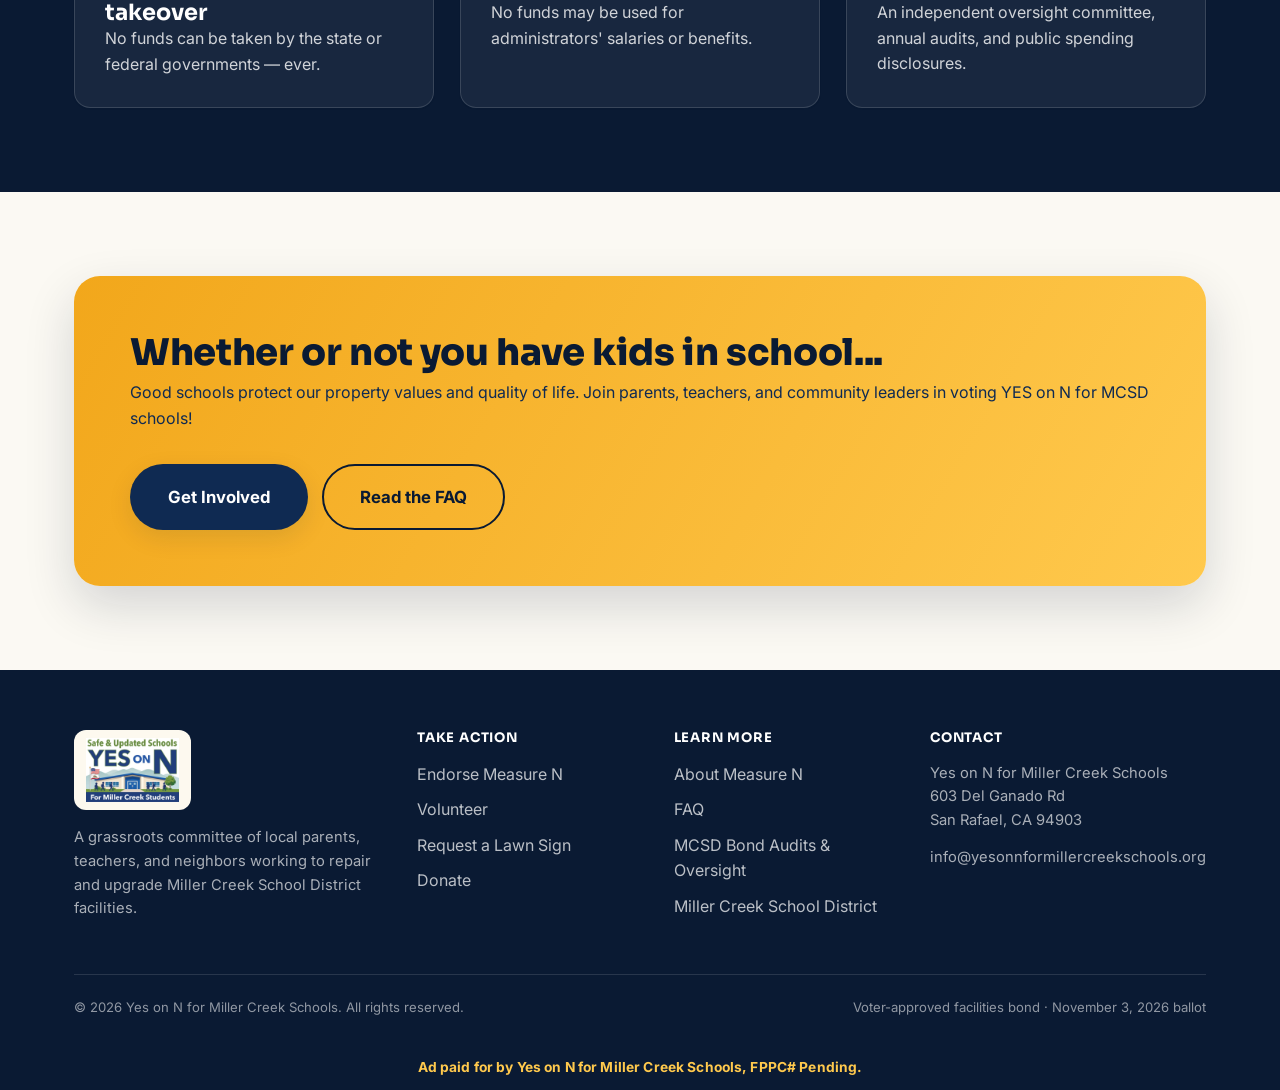
==== commit 2290b50a: "Remove fake-photo claims and improve representation in imagery - Delete the "Real classrooms, real s" ====
--- a/about.html
+++ b/about.html
@@ -1,6 +1,15 @@
 <!doctype html>
 <html lang="en">
 <head>
+<!-- Google tag (gtag.js) -->
+<script async src="https://www.googletagmanager.com/gtag/js?id=G-8155T78S3P"></script>
+<script>
+  window.dataLayer = window.dataLayer || [];
+  function gtag(){dataLayer.push(arguments);}
+  gtag('js', new Date());
+
+  gtag('config', 'G-8155T78S3P');
+</script>
 <meta charset="UTF-8">
 <meta name="viewport" content="width=device-width, initial-scale=1">
 <title>About Measure N | Yes on N for Miller Creek Schools</title>
@@ -89,53 +98,17 @@
       </div>
       <div class="two-col-media">
         <div class="photo-frame square has-photo">
-          <img src="assets/img/photos/about-district.webp" alt="Miller Creek students with hands raised during class" width="900" height="900" loading="lazy">
+          <img src="assets/img/photos/about-district.webp" alt="Students with hands raised during class" width="900" height="900" loading="lazy">
         </div>
       </div>
     </div>
   </section>
 
   <section class="section-alt">
-    <div class="container">
-      <div class="section-head">
-        <span class="kicker">Life at Miller Creek</span>
-        <h2>Real classrooms, real students</h2>
-        <p>A glimpse of everyday learning across our four campuses — the moments Measure N helps protect.</p>
-      </div>
-      <div class="photo-gallery">
-        <figure>
-          <img src="assets/img/photos/gallery-science.webp" alt="Students in safety goggles doing a science experiment" width="700" height="525" loading="lazy">
-        </figure>
-        <figure>
-          <img src="assets/img/photos/gallery-microscope.webp" alt="A student examining a slide through a microscope" width="700" height="525" loading="lazy">
-        </figure>
-        <figure>
-          <img src="assets/img/photos/gallery-robotics.webp" alt="Two students building a robotics kit together" width="700" height="525" loading="lazy">
-        </figure>
-        <figure>
-          <img src="assets/img/photos/gallery-tablet.webp" alt="A student using a tablet in the school library" width="700" height="525" loading="lazy">
-        </figure>
-        <figure>
-          <img src="assets/img/photos/gallery-whiteboard.webp" alt="A student working through a math problem at the whiteboard" width="700" height="525" loading="lazy">
-        </figure>
-        <figure>
-          <img src="assets/img/photos/gallery-handraise.webp" alt="A student raising her hand enthusiastically in class" width="700" height="525" loading="lazy">
-        </figure>
-        <figure>
-          <img src="assets/img/photos/gallery-teacher-row.webp" alt="A teacher helping a row of students with their writing" width="700" height="525" loading="lazy">
-        </figure>
-        <figure>
-          <img src="assets/img/photos/gallery-robot-group.webp" alt="A teacher and small group of students exploring a robotics toy" width="700" height="525" loading="lazy">
-        </figure>
-      </div>
-    </div>
-  </section>
-
-  <section>
     <div class="container two-col reverse">
       <div class="two-col-media">
         <div class="photo-frame wide has-photo">
-          <img src="assets/img/photos/about-library.webp" alt="Two Miller Creek students reading together in the school library" width="900" height="600" loading="lazy">
+          <img src="assets/img/photos/about-library.webp" alt="Two students reading together in the school library" width="900" height="600" loading="lazy">
         </div>
       </div>
       <div>
--- a/assets/css/style.css
+++ b/assets/css/style.css
@@ -275,6 +275,7 @@
   position: absolute; inset: 0;
   background-image: radial-gradient(circle at 20% 20%, rgba(255,255,255,0.14) 0, transparent 35%);
   z-index: 0;
+  pointer-events: none;
 }
 .photo-frame .ph-inner {
   position: relative;
@@ -311,43 +312,6 @@
   z-index: 0;
 }
 .photo-frame.has-photo::after { display: none; }
-.photo-frame .photo-caption {
-  position: absolute;
-  left: 0; right: 0; bottom: 0;
-  z-index: 1;
-  padding: 26px 22px 18px;
-  background: linear-gradient(0deg, rgba(10,26,51,0.82) 0%, rgba(10,26,51,0.35) 60%, transparent 100%);
-  color: #fff;
-  font-family: var(--font-head);
-  font-weight: 700;
-  font-size: 0.9rem;
-  text-align: left;
-}
-
-/* ---------- Photo gallery ---------- */
-.photo-gallery {
-  display: grid;
-  grid-template-columns: repeat(4, 1fr);
-  gap: 18px;
-}
-.photo-gallery figure {
-  position: relative;
-  margin: 0;
-  border-radius: var(--radius-md);
-  overflow: hidden;
-  aspect-ratio: 4 / 3;
-  box-shadow: var(--shadow-sm);
-}
-.photo-gallery img {
-  width: 100%;
-  height: 100%;
-  object-fit: cover;
-  display: block;
-  transition: transform .35s ease;
-}
-.photo-gallery figure:hover img { transform: scale(1.06); }
-.photo-gallery figure:nth-child(3n+1) { grid-row: span 1; }
-.photo-gallery .g-tall { grid-row: span 2; aspect-ratio: auto; }
 
 /* ---------- Brand logo ---------- */
 .brand img.logo-mark { height: 88px; width: auto; display: block; }
@@ -647,6 +611,7 @@
   content: "";
   position: absolute; inset: 0;
   background-image: radial-gradient(circle at 90% 10%, rgba(242,167,27,0.22) 0, transparent 40%);
+  pointer-events: none;
 }
 .page-hero .container { position: relative; }
 .page-hero h1 { color: #fff; margin-bottom: 14px; max-width: 20ch; }
@@ -702,7 +667,6 @@
   .hero-media { max-width: 480px; }
   .two-col, .two-col.reverse { grid-template-columns: 1fr; }
   .two-col.reverse .two-col-media { order: 0; }
-  .photo-gallery { grid-template-columns: repeat(3, 1fr); }
 }
 
 @media (max-width: 760px) {
@@ -736,7 +700,6 @@
   .grid-2, .grid-3, .grid-4 { grid-template-columns: 1fr; }
   .stat-band { grid-template-columns: 1fr 1fr; padding: 30px 24px; gap: 22px; }
   .quad-cta { grid-template-columns: 1fr 1fr; }
-  .photo-gallery { grid-template-columns: repeat(2, 1fr); }
   .site-header .container { height: 86px; }
   .brand img.logo-mark { height: 64px; }
   .cta-band { padding: 36px 26px; flex-direction: column; text-align: center; }
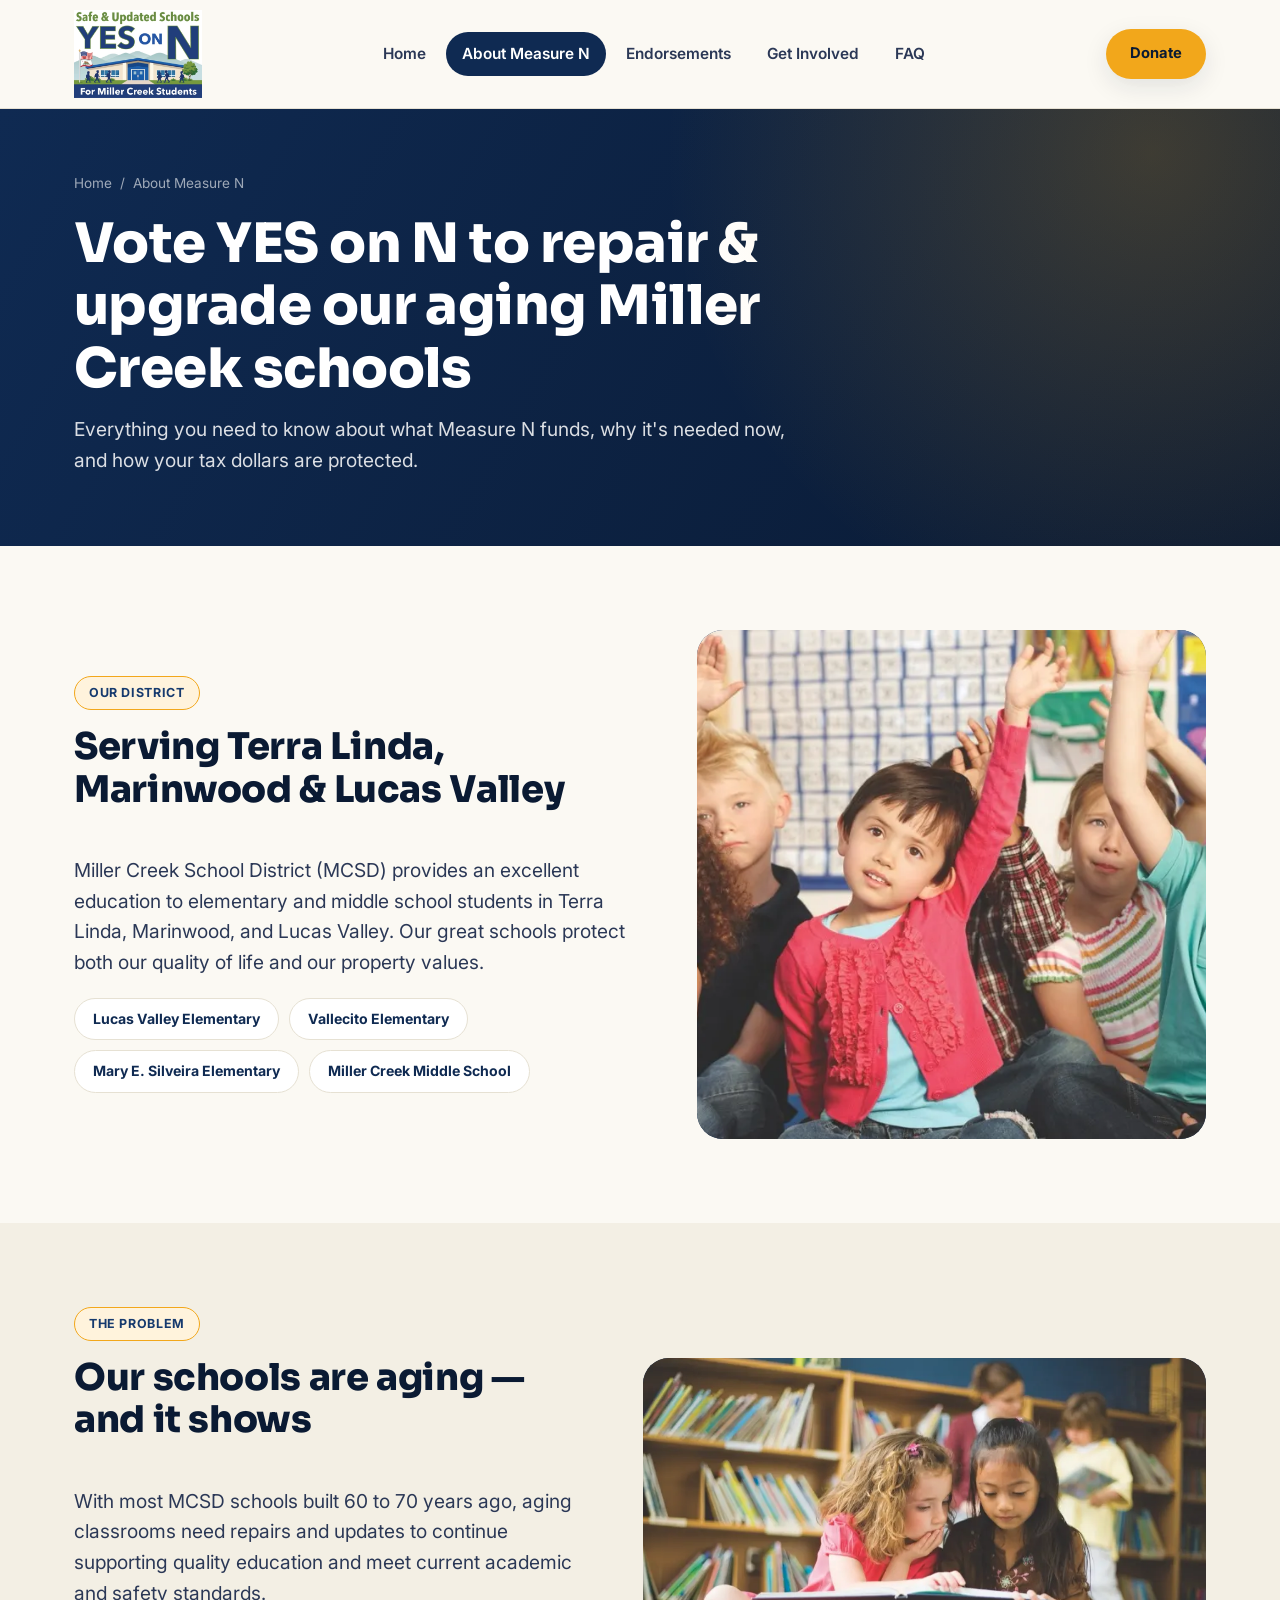
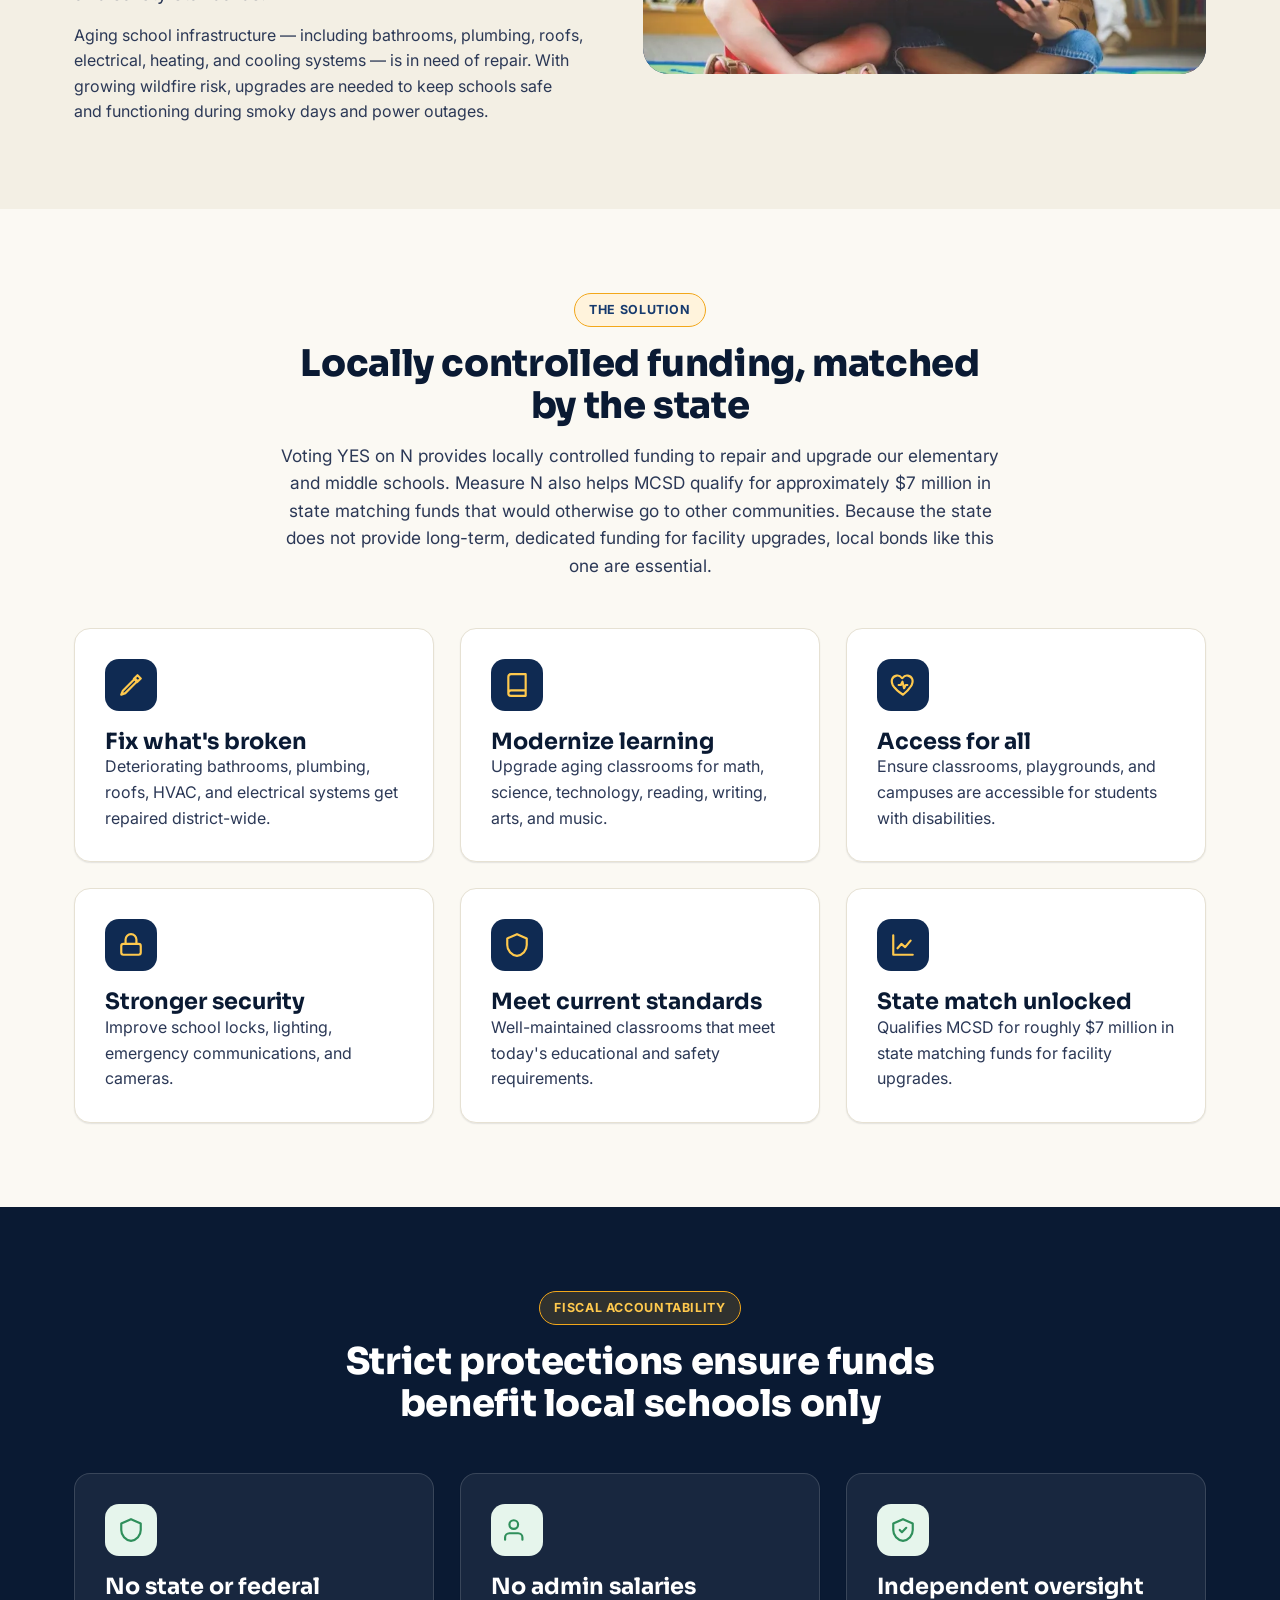
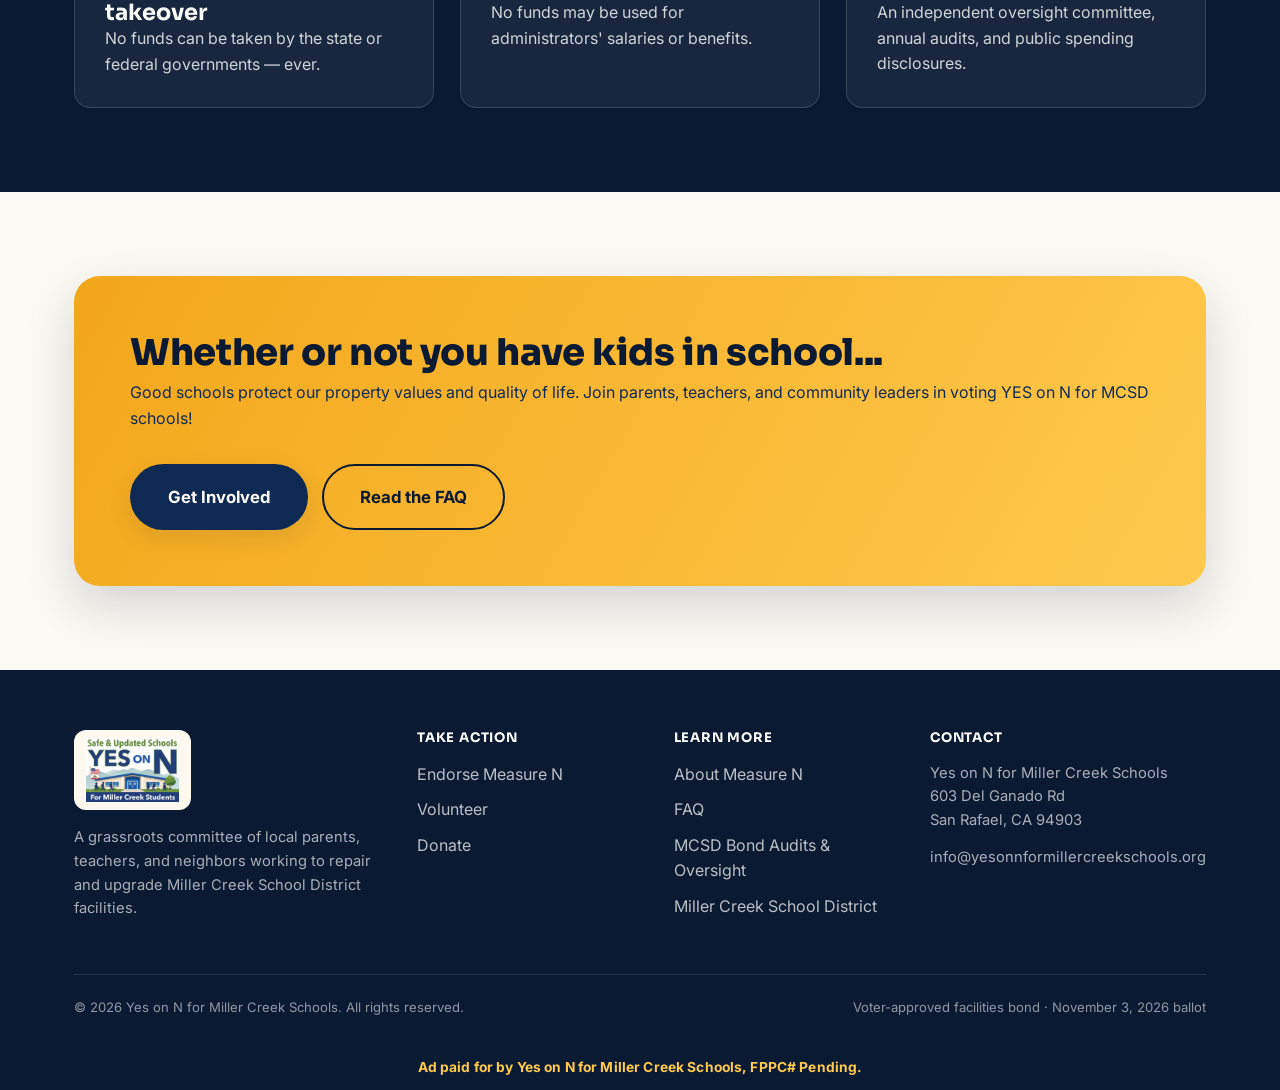
==== commit 45348b4d: "Take down lawn sign links and form site-wide - Remove "Lawn Signs" from header nav, mobile nav, and " ====
--- a/about.html
+++ b/about.html
@@ -49,7 +49,6 @@
       <a href="about.html" data-nav-link aria-current="page">About Measure N</a>
       <a href="endorsements.html" data-nav-link>Endorsements</a>
       <a href="get-involved.html" data-nav-link>Get Involved</a>
-      <a href="lawn-signs.html" data-nav-link>Lawn Signs</a>
       <a href="faq.html" data-nav-link>FAQ</a>
     </nav>
     <div class="header-cta">
@@ -66,7 +65,6 @@
   <a href="about.html">About Measure N</a>
   <a href="endorsements.html">Endorsements</a>
   <a href="get-involved.html">Get Involved</a>
-  <a href="lawn-signs.html">Lawn Signs</a>
   <a href="faq.html">FAQ</a>
   <a href="donate.html" class="btn btn-gold btn-block">Donate Now</a>
 </div>
@@ -226,7 +224,6 @@
         <ul>
           <li><a href="endorsements.html">Endorse Measure N</a></li>
           <li><a href="get-involved.html">Volunteer</a></li>
-          <li><a href="lawn-signs.html">Request a Lawn Sign</a></li>
           <li><a href="donate.html">Donate</a></li>
         </ul>
       </div>
--- a/assets/css/style.css
+++ b/assets/css/style.css
@@ -396,6 +396,28 @@
 }
 .check-list .tick svg { width: 16px; height: 16px; }
 
+.endorser-grid { align-items: start; }
+.endorser-list { margin-top: 4px; }
+.endorser-list li {
+  padding: 12px 0;
+  border-bottom: 1px solid var(--border);
+}
+.endorser-list li:last-child { border-bottom: none; }
+.endorser-list strong {
+  display: block;
+  font-family: var(--font-head);
+  font-weight: 700;
+  color: var(--navy-900);
+  font-size: 0.98rem;
+  line-height: 1.3;
+}
+.endorser-list span {
+  display: block;
+  font-size: 0.85rem;
+  color: var(--ink-600);
+  margin-top: 2px;
+}
+
 .pill-list li {
   display: flex;
   gap: 12px;
@@ -450,7 +472,7 @@
 .cta-band p { color: var(--navy-800); }
 .cta-band-actions { display: flex; gap: 14px; flex-wrap: wrap; }
 
-.quad-cta { display: grid; grid-template-columns: repeat(4, 1fr); gap: 20px; }
+.quad-cta { display: grid; grid-template-columns: repeat(3, 1fr); gap: 20px; }
 .quad-cta a {
   background: var(--card);
   border: 1px solid var(--border);
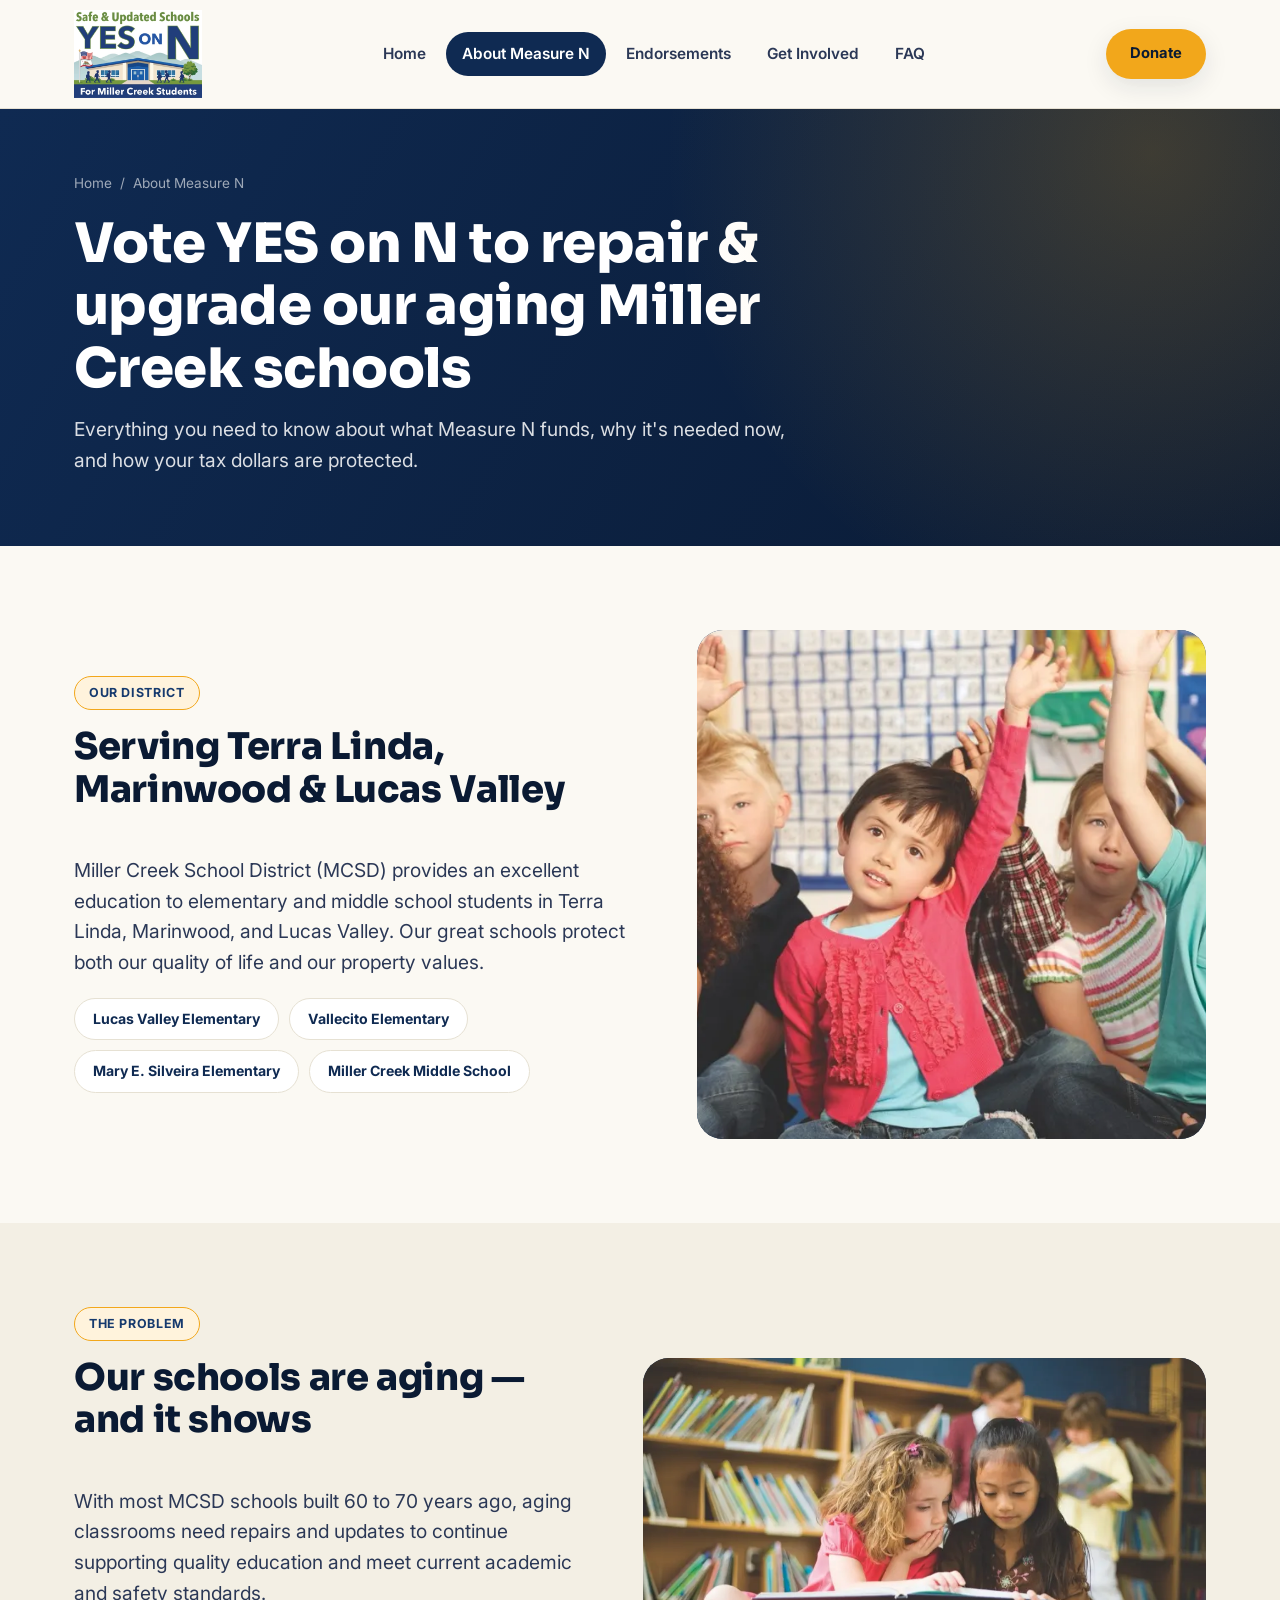
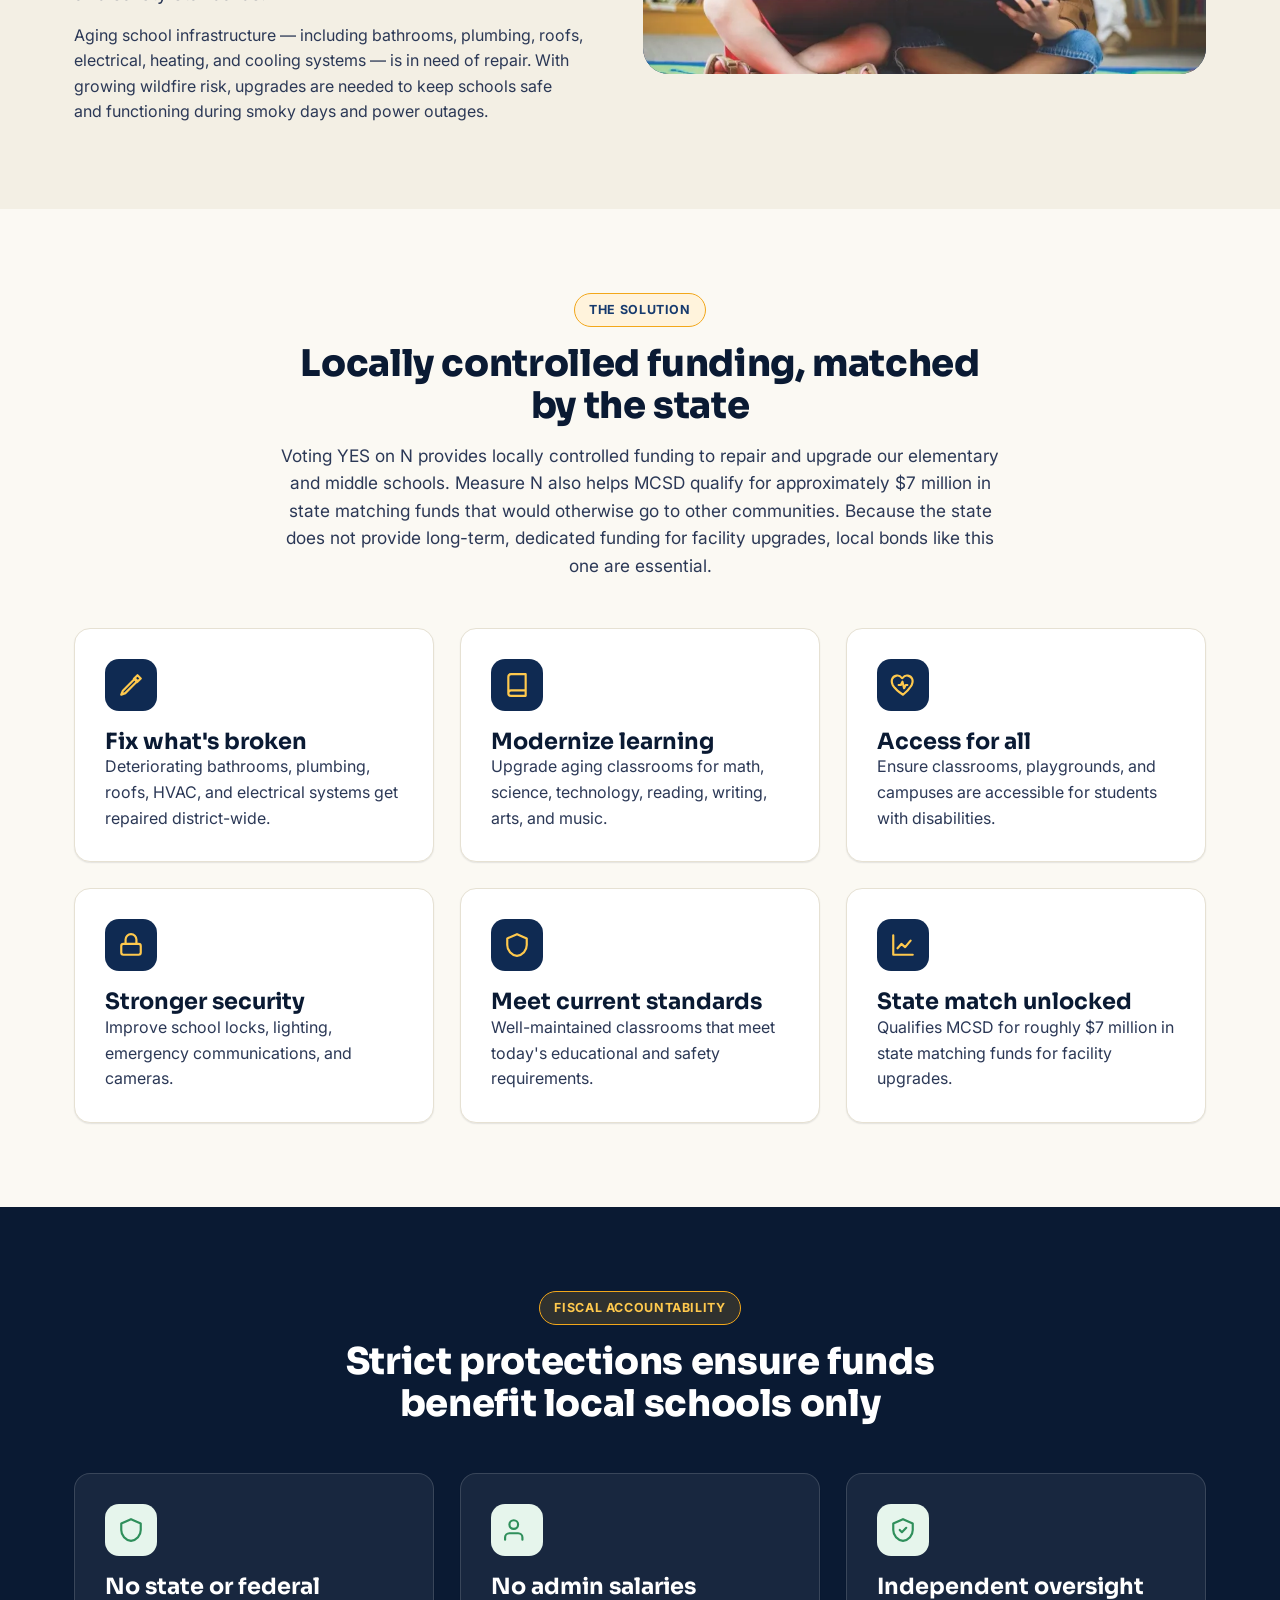
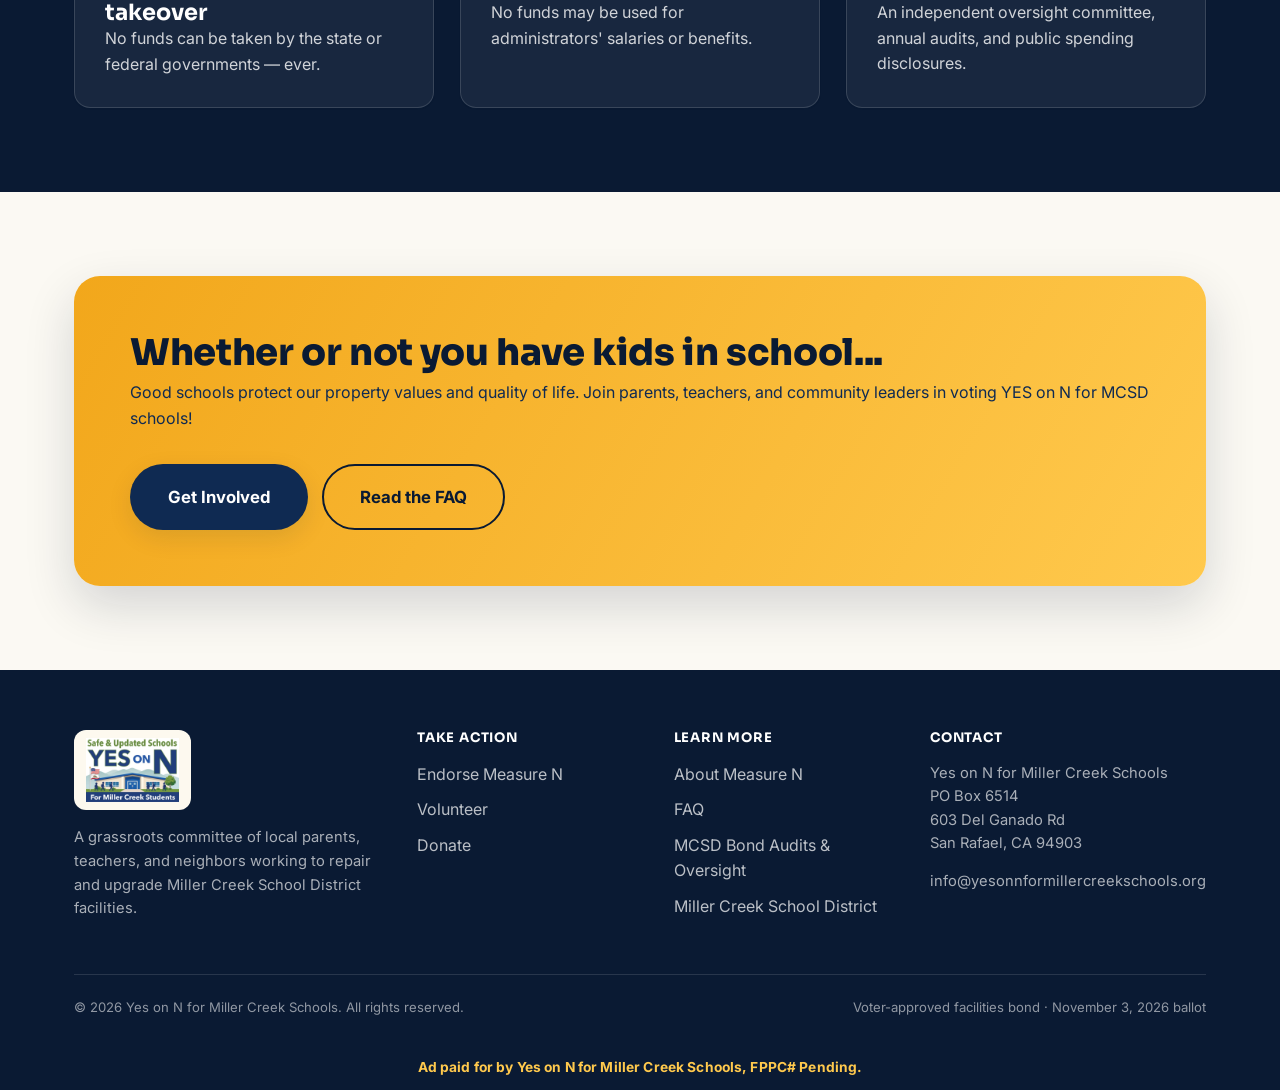
==== commit 9c624e5d: "Add PO Box 6514 to the campaign address Updates the Donate by Check instructions, the site footer on" ====
--- a/about.html
+++ b/about.html
@@ -238,7 +238,7 @@
       </div>
       <div class="footer-col">
         <h4>Contact</h4>
-        <p>Yes on N for Miller Creek Schools<br>603 Del Ganado Rd<br>San Rafael, CA 94903</p>
+        <p>Yes on N for Miller Creek Schools<br>PO Box 6514<br>603 Del Ganado Rd<br>San Rafael, CA 94903</p>
         <p><a href="mailto:info@yesonnformillercreekschools.org">info@yesonnformillercreekschools.org</a></p>
       </div>
     </div>
--- a/assets/css/style.css
+++ b/assets/css/style.css
@@ -396,7 +396,12 @@
 }
 .check-list .tick svg { width: 16px; height: 16px; }
 
-.endorser-grid { align-items: start; }
+.endorser-grid { align-items: stretch; }
+.endorser-wide { grid-column: span 2; }
+.endorser-full { grid-column: 1 / -1; }
+.endorser-list.cols-2 { column-count: 2; column-gap: 40px; }
+.endorser-list.cols-3 { column-count: 3; column-gap: 40px; }
+.endorser-list.cols-2 li, .endorser-list.cols-3 li { break-inside: avoid; border-bottom: none; padding: 9px 0; }
 .endorser-list { margin-top: 4px; }
 .endorser-list li {
   padding: 12px 0;
@@ -736,3 +741,12 @@
   .quad-cta { grid-template-columns: 1fr; }
   .stat-band { grid-template-columns: 1fr; }
 }
+
+@media (max-width: 980px) {
+  .endorser-grid { grid-template-columns: 1fr; }
+  .endorser-wide, .endorser-full { grid-column: auto; }
+  .endorser-list.cols-3 { column-count: 2; }
+}
+@media (max-width: 760px) {
+  .endorser-list.cols-2, .endorser-list.cols-3 { column-count: 1; }
+}
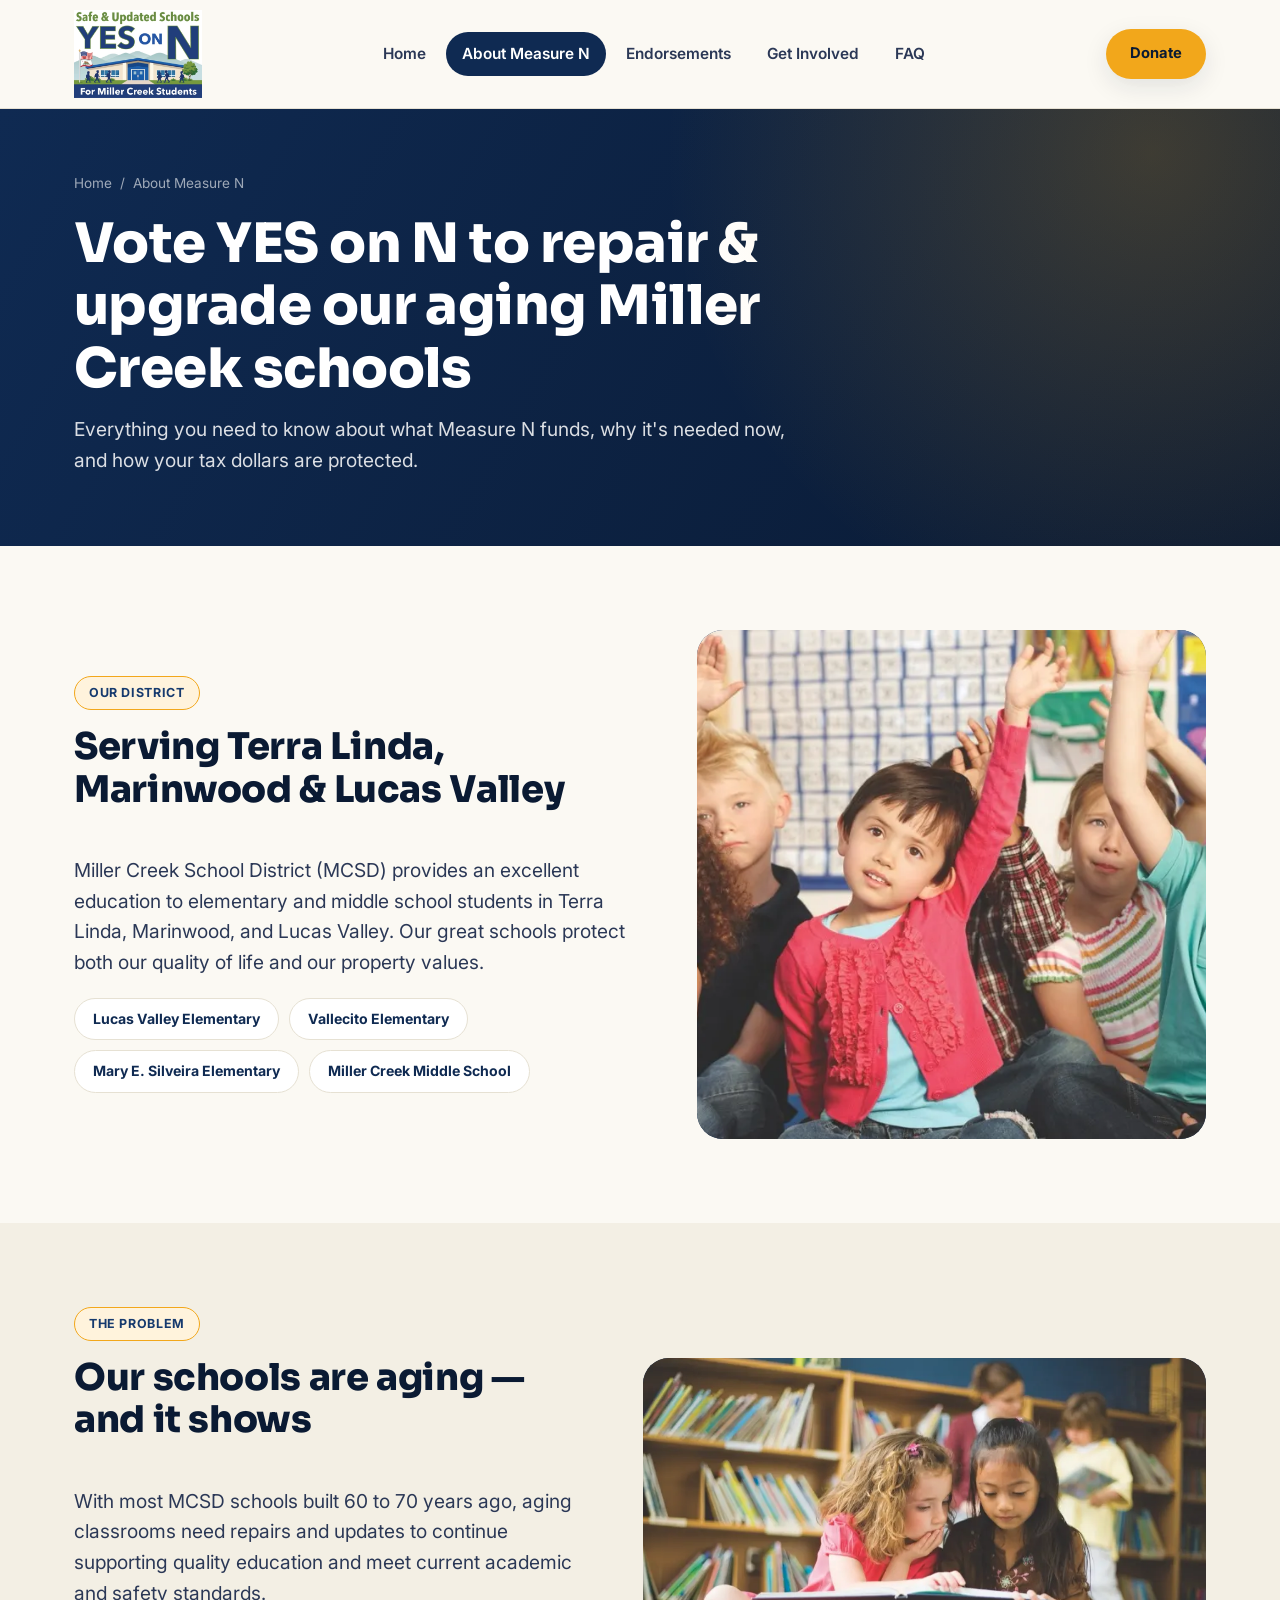
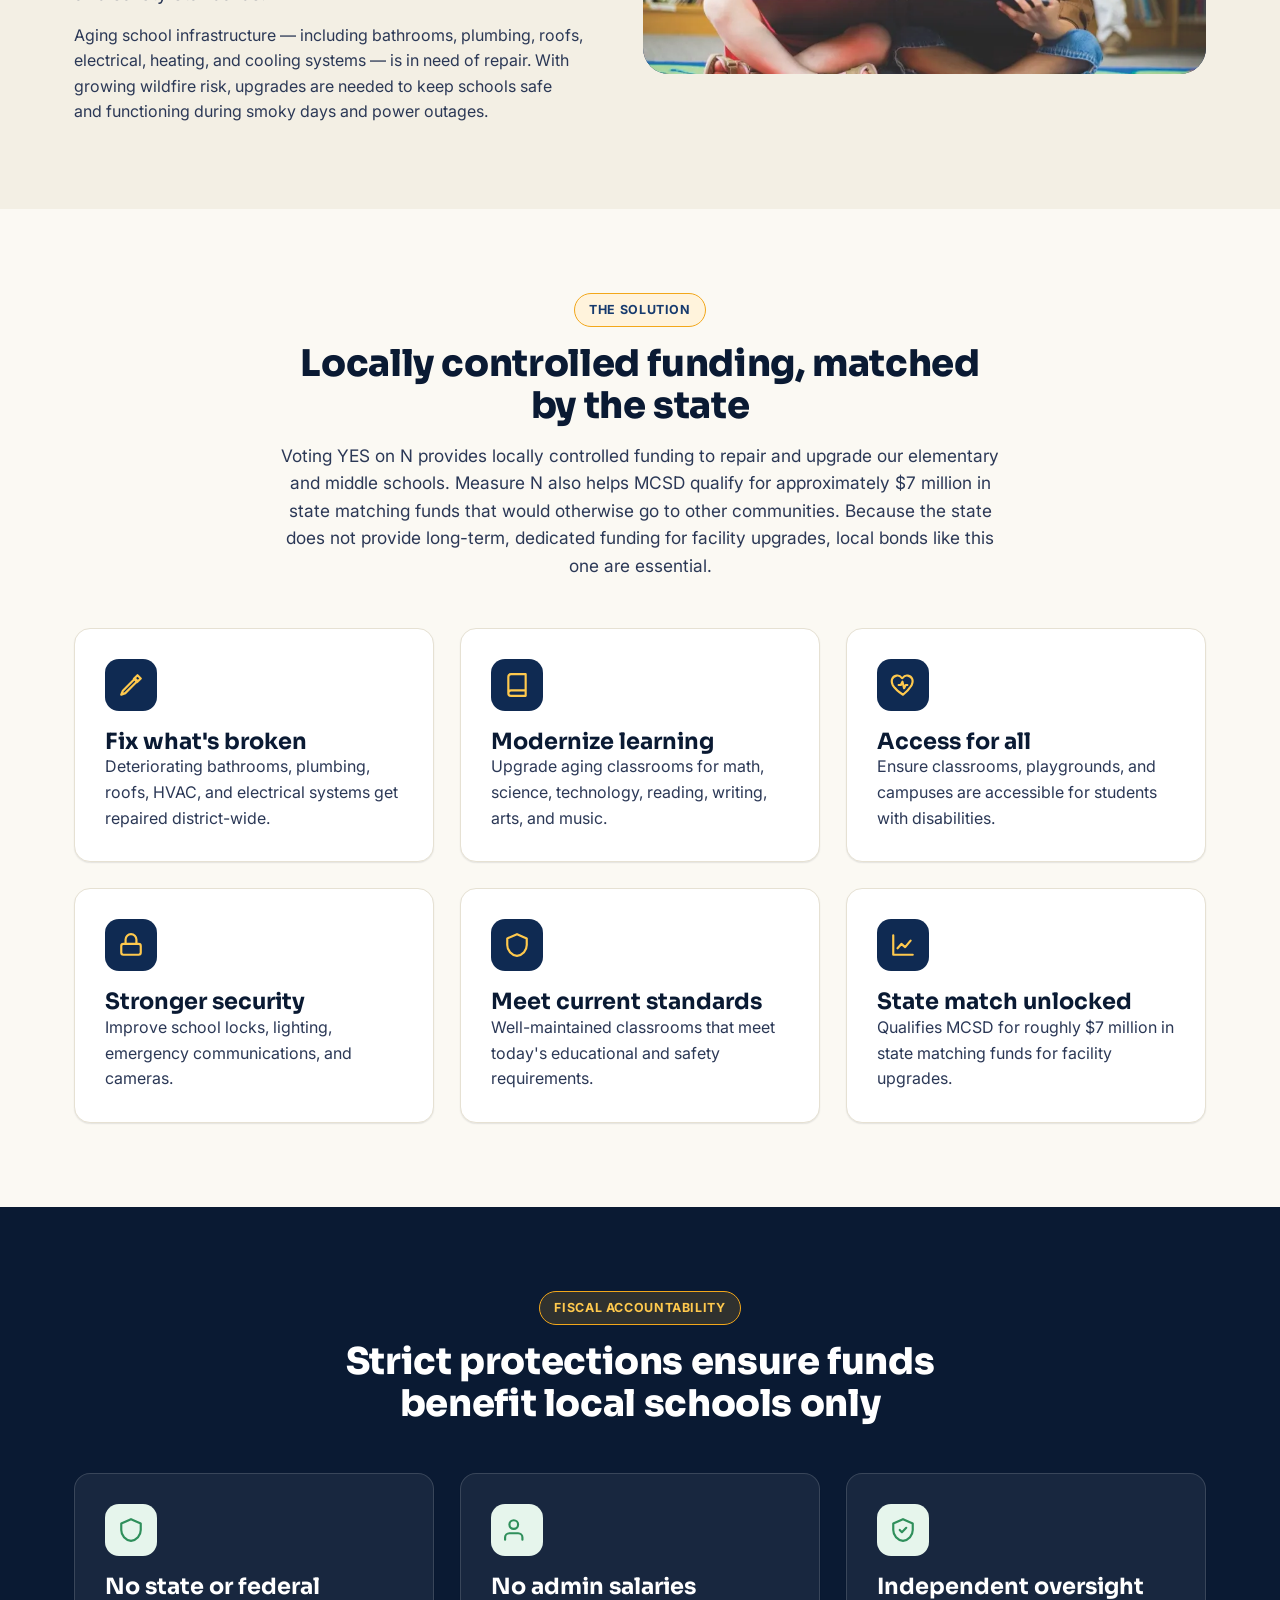
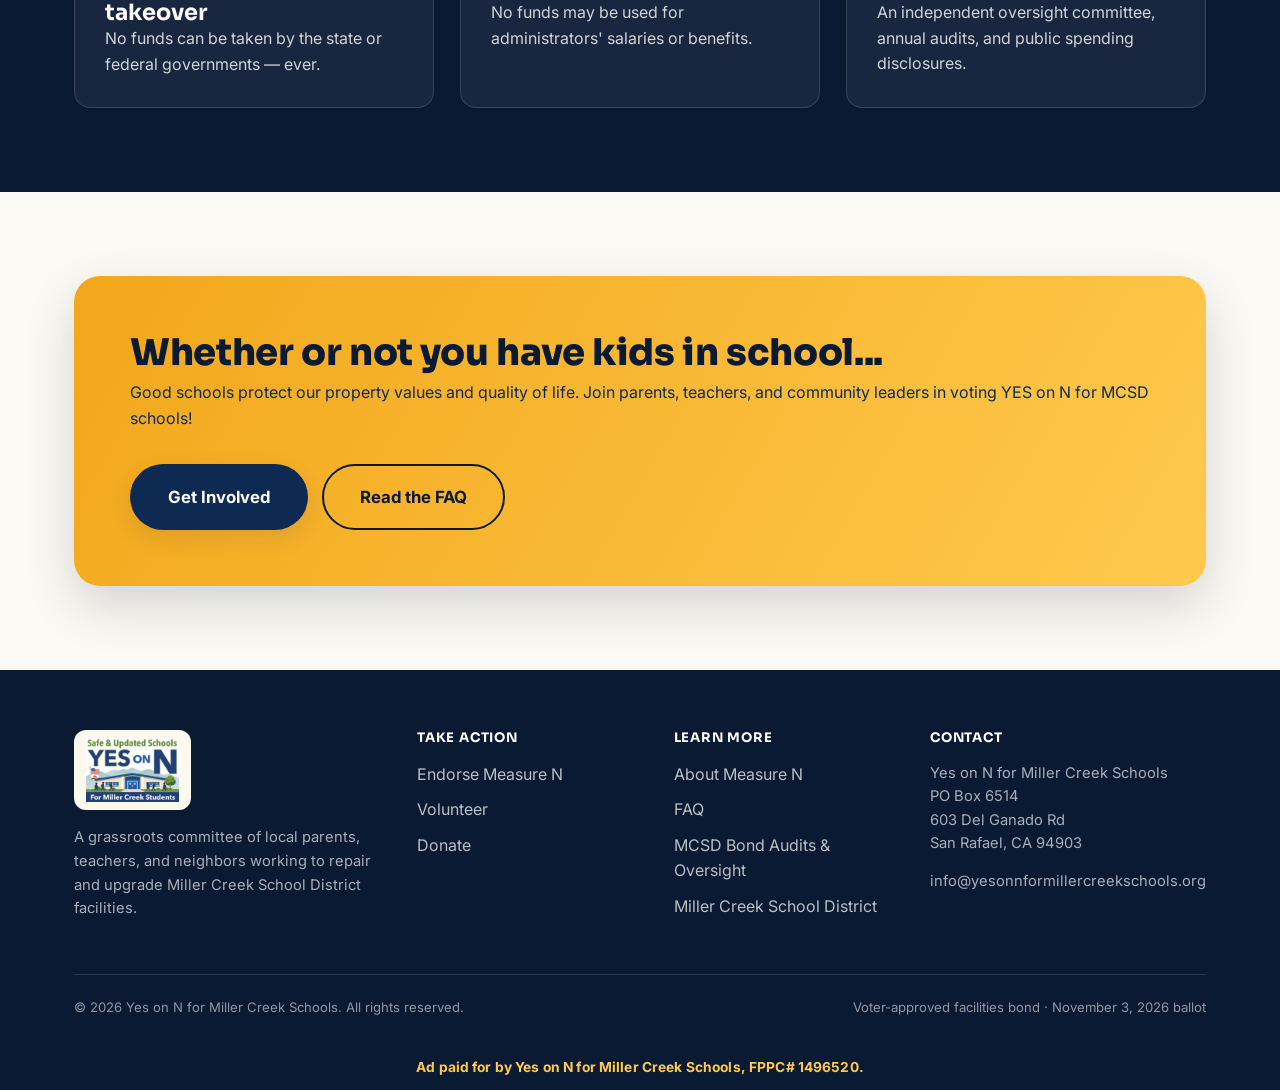
==== commit 8dc424bd: "Replace "FPPC# Pending" with the campaign's FPPC number Updates the required disclaimer on every pag" ====
--- a/about.html
+++ b/about.html
@@ -247,7 +247,7 @@
       <span>Voter-approved facilities bond &middot; November 3, 2026 ballot</span>
     </div>
   </div>
-  <div class="disclaimer-bar">Ad paid for by Yes on N for Miller Creek Schools, FPPC# Pending.</div>
+  <div class="disclaimer-bar">Ad paid for by Yes on N for Miller Creek Schools, FPPC# 1496520.</div>
 </footer>
 
 <script src="assets/js/main.js"></script>
